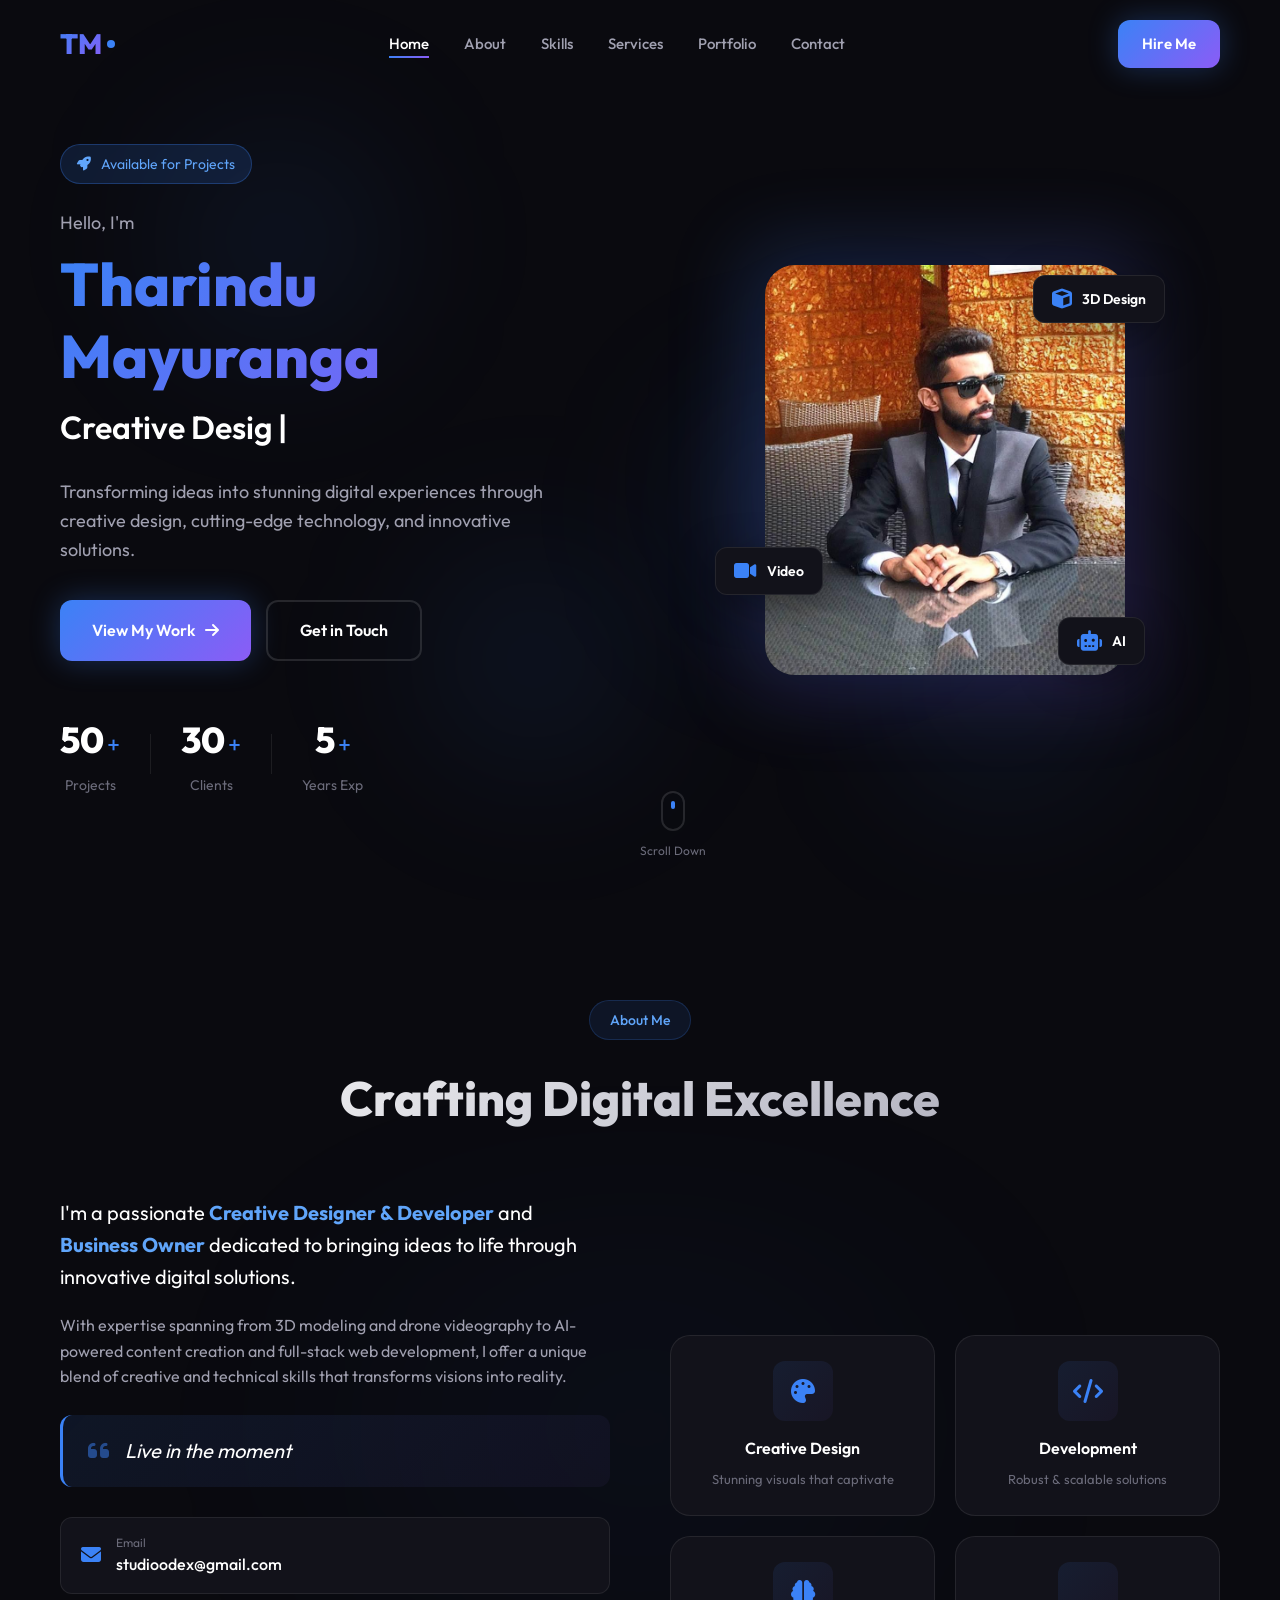
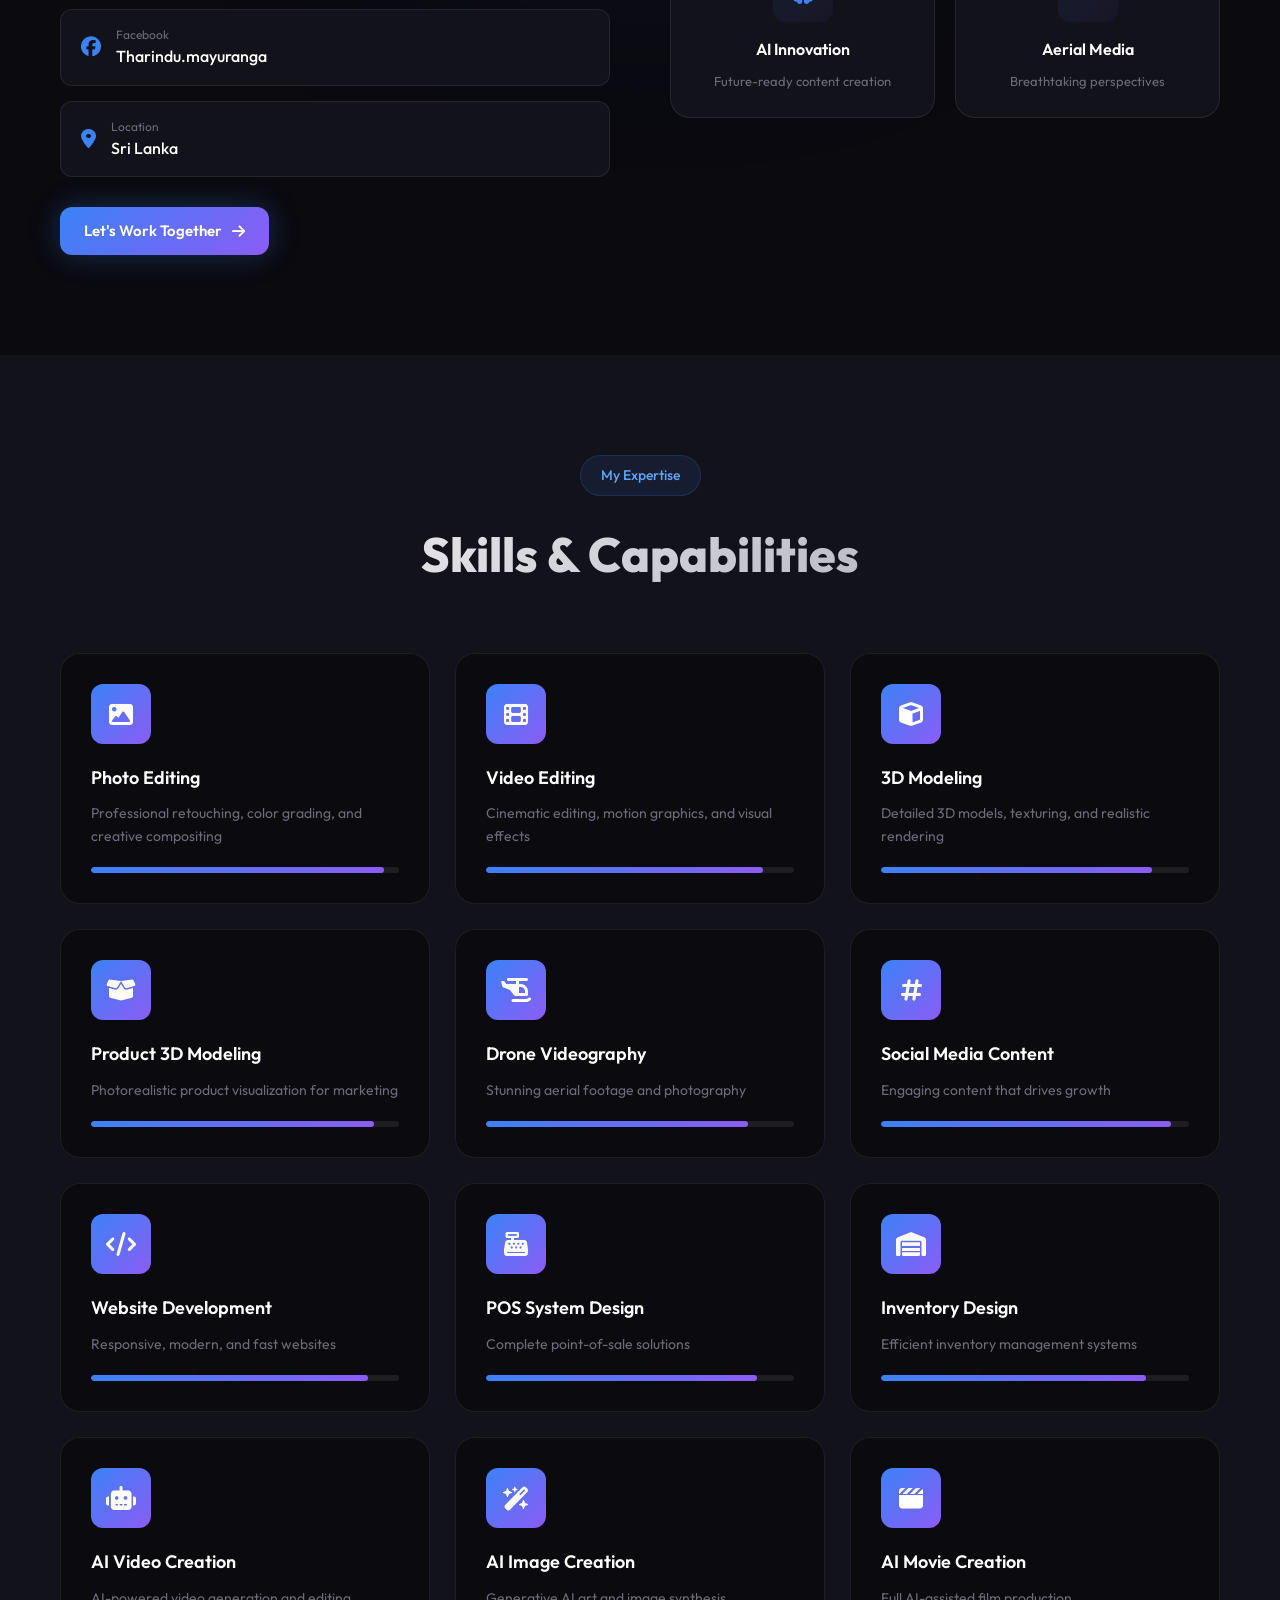
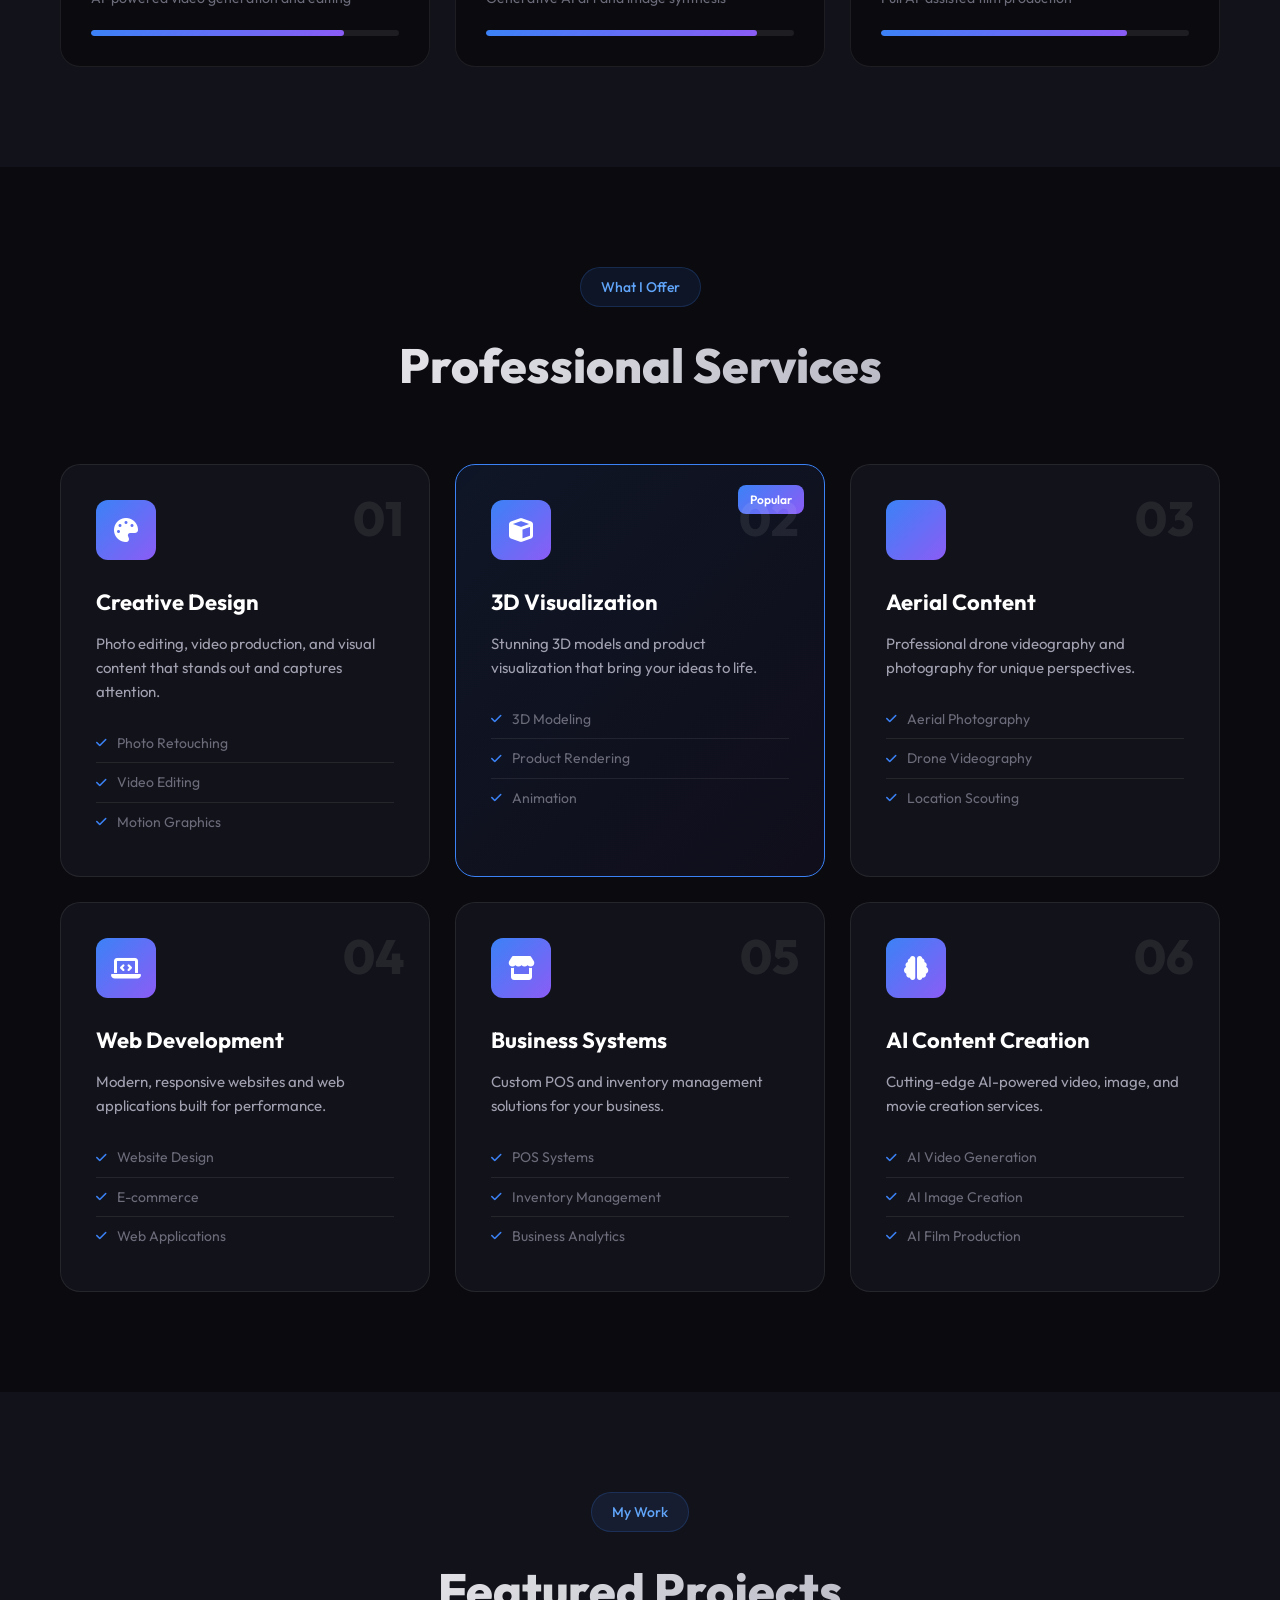
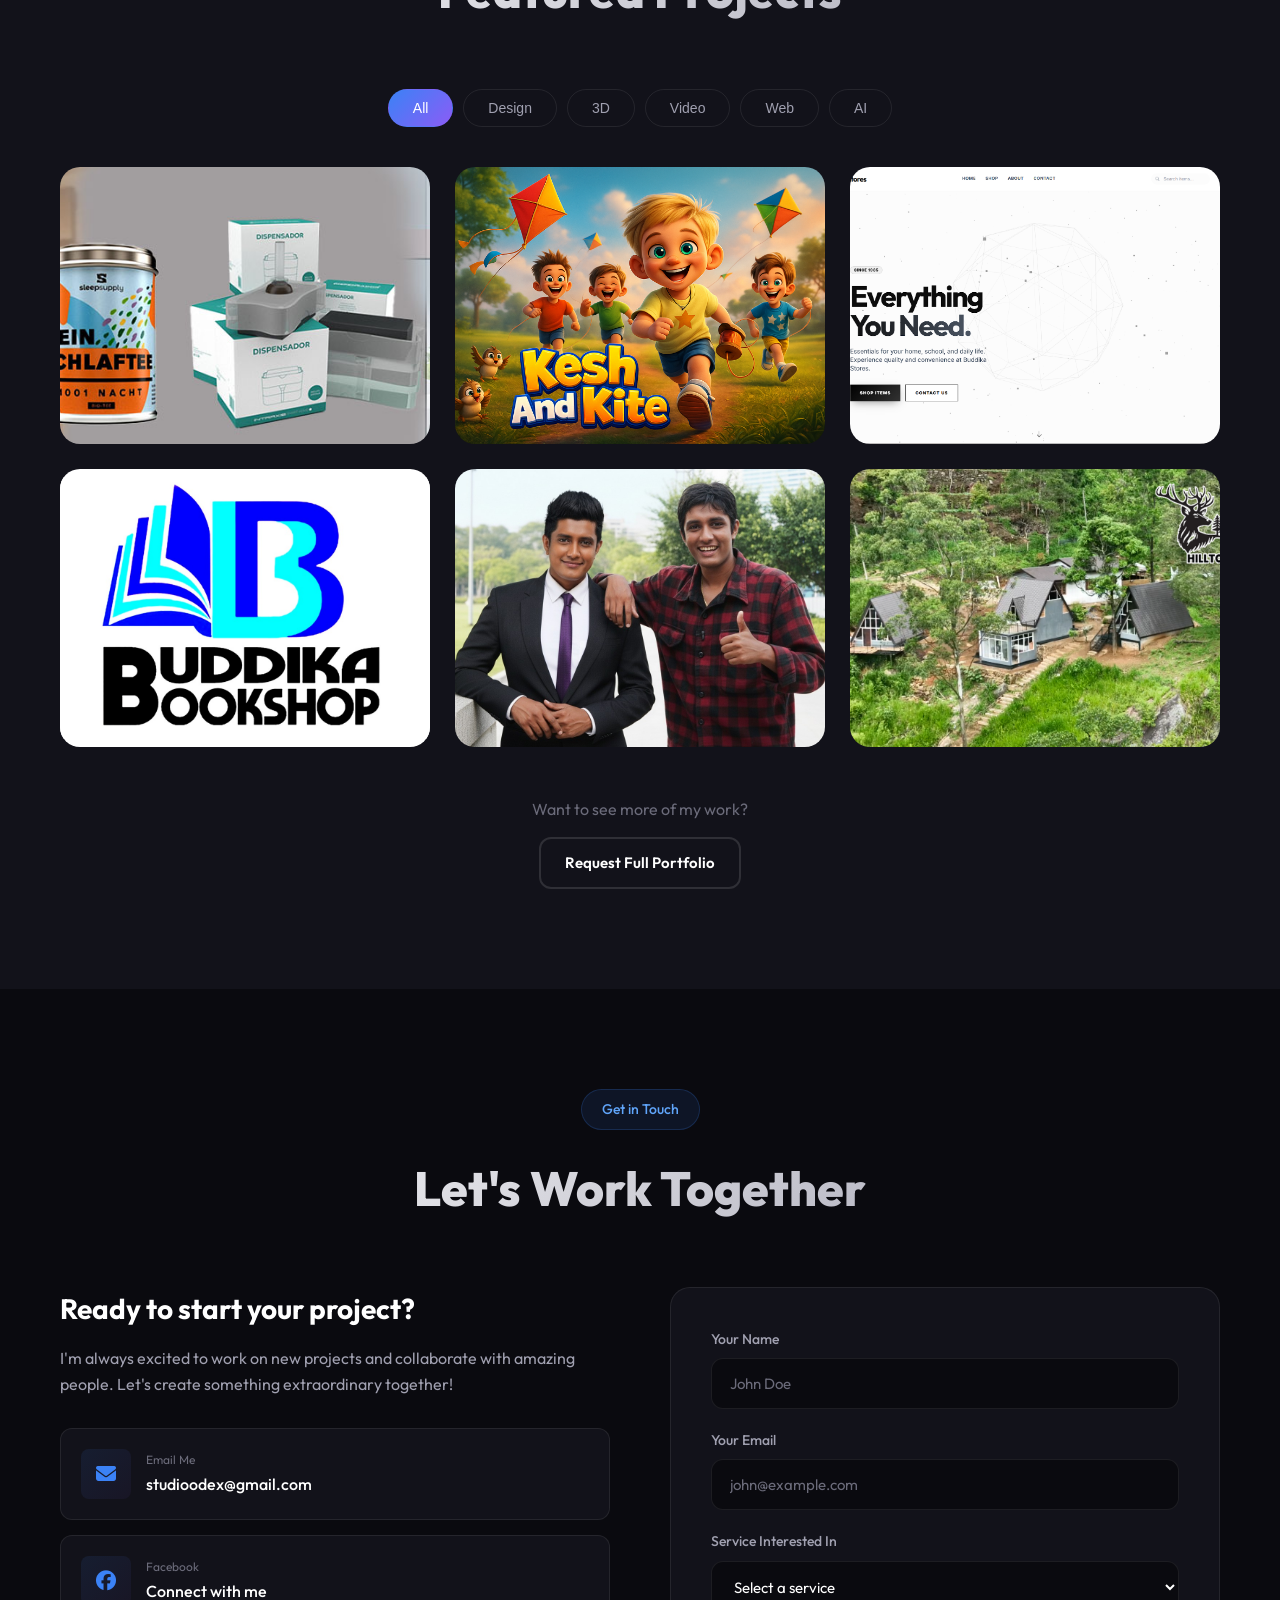
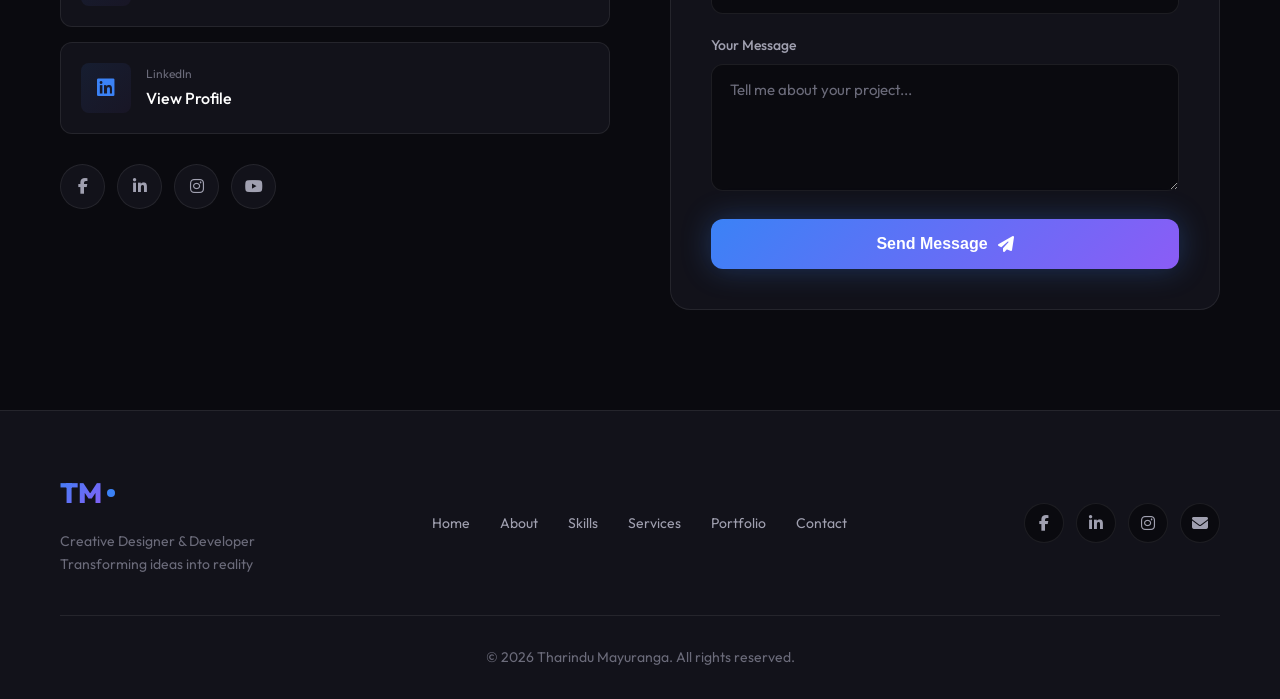
==== linkdin software/index.html @ 2fae5ab1 "Add files via upload" ====
<!DOCTYPE html>
<html lang="en">

<head>
    <meta charset="UTF-8">
    <meta name="viewport" content="width=device-width, initial-scale=1.0">
    <meta name="description"
        content="Tharindu Mayuranga - Creative Designer & Developer | 3D Modeling, Drone Videography, AI Content Creator">
    <meta name="keywords"
        content="Creative Designer, Developer, 3D Modeling, Drone Videography, AI Content, Web Development">
    <meta name="author" content="Tharindu Mayuranga">
    <title>Tharindu Mayuranga | Creative Designer & Developer</title>
    <link rel="preconnect" href="https://fonts.googleapis.com">
    <link rel="preconnect" href="https://fonts.gstatic.com" crossorigin>
    <link href="https://fonts.googleapis.com/css2?family=Outfit:wght@300;400;500;600;700;800&display=swap"
        rel="stylesheet">
    <link rel="stylesheet" href="https://cdnjs.cloudflare.com/ajax/libs/font-awesome/6.5.1/css/all.min.css">
    <link rel="stylesheet" href="styles.css">
</head>

<body>
    <!-- Animated Background -->
    <div class="bg-animation">
        <div class="particle"></div>
        <div class="particle"></div>
        <div class="particle"></div>
        <div class="particle"></div>
        <div class="particle"></div>
    </div>

    <!-- Navigation -->
    <nav class="navbar">
        <div class="nav-container">
            <a href="#" class="logo">
                <span class="logo-text">TM</span>
                <span class="logo-dot"></span>
            </a>
            <ul class="nav-links">
                <li><a href="#home" class="active">Home</a></li>
                <li><a href="#about">About</a></li>
                <li><a href="#skills">Skills</a></li>
                <li><a href="#services">Services</a></li>
                <li><a href="#portfolio">Portfolio</a></li>
                <li><a href="#contact">Contact</a></li>
            </ul>
            <div class="nav-actions">
                <a href="#contact" class="btn btn-primary">Hire Me</a>
                <button class="mobile-toggle" aria-label="Toggle menu">
                    <span></span>
                    <span></span>
                    <span></span>
                </button>
            </div>
        </div>
    </nav>

    <!-- Hero Section -->
    <section id="home" class="hero">
        <div class="hero-container">
            <div class="hero-content">
                <div class="hero-badge">
                    <i class="fas fa-rocket"></i>
                    <span>Available for Projects</span>
                </div>
                <h1 class="hero-title">
                    <span class="greeting">Hello, I'm</span>
                    <span class="name">Tharindu Mayuranga</span>
                    <span class="role-wrapper">
                        <span class="role" id="typed-role"></span>
                        <span class="cursor">|</span>
                    </span>
                </h1>
                <p class="hero-description">
                    Transforming ideas into stunning digital experiences through creative design,
                    cutting-edge technology, and innovative solutions.
                </p>
                <div class="hero-cta">
                    <a href="#portfolio" class="btn btn-primary btn-lg">
                        <span>View My Work</span>
                        <i class="fas fa-arrow-right"></i>
                    </a>
                    <a href="#contact" class="btn btn-outline btn-lg">
                        <span>Get in Touch</span>
                    </a>
                </div>
                <div class="hero-stats">
                    <div class="stat-item">
                        <span class="stat-number" data-count="50">0</span>
                        <span class="stat-plus">+</span>
                        <span class="stat-label">Projects</span>
                    </div>
                    <div class="stat-divider"></div>
                    <div class="stat-item">
                        <span class="stat-number" data-count="30">0</span>
                        <span class="stat-plus">+</span>
                        <span class="stat-label">Clients</span>
                    </div>
                    <div class="stat-divider"></div>
                    <div class="stat-item">
                        <span class="stat-number" data-count="5">0</span>
                        <span class="stat-plus">+</span>
                        <span class="stat-label">Years Exp</span>
                    </div>
                </div>
            </div>
            <div class="hero-visual">
                <div class="hero-image-wrapper">
                    <div class="hero-image-bg"></div>
                    <div class="hero-image-placeholder" style="border: none; overflow: hidden;">
                        <img src="profile.jpeg" alt="Tharindu Mayuranga"
                            style="width: 100%; height: 100%; object-fit: cover; border-radius: 20px;">
                    </div>
                    <div class="floating-card card-1">
                        <i class="fas fa-cube"></i>
                        <span>3D Design</span>
                    </div>
                    <div class="floating-card card-2">
                        <i class="fas fa-video"></i>
                        <span>Video</span>
                    </div>
                    <div class="floating-card card-3">
                        <i class="fas fa-robot"></i>
                        <span>AI</span>
                    </div>
                </div>
            </div>
        </div>
        <div class="scroll-indicator">
            <div class="mouse">
                <div class="wheel"></div>
            </div>
            <span>Scroll Down</span>
        </div>
    </section>

    <!-- About Section -->
    <section id="about" class="about">
        <div class="container">
            <div class="section-header">
                <span class="section-tag">About Me</span>
                <h2 class="section-title">Crafting Digital Excellence</h2>
            </div>
            <div class="about-grid">
                <div class="about-content">
                    <div class="about-text">
                        <p class="lead">
                            I'm a passionate <strong>Creative Designer & Developer</strong> and <strong>Business
                                Owner</strong>
                            dedicated to bringing ideas to life through innovative digital solutions.
                        </p>
                        <p>
                            With expertise spanning from 3D modeling and drone videography to AI-powered content
                            creation
                            and full-stack web development, I offer a unique blend of creative and technical skills
                            that transforms visions into reality.
                        </p>
                        <blockquote class="philosophy">
                            <i class="fas fa-quote-left"></i>
                            <span>Live in the moment</span>
                        </blockquote>
                    </div>
                    <div class="about-info">
                        <div class="info-item">
                            <i class="fas fa-envelope"></i>
                            <div>
                                <span class="label">Email</span>
                                <a href="mailto:studioodex@gmail.com">studioodex@gmail.com</a>
                            </div>
                        </div>
                        <div class="info-item">
                            <i class="fab fa-facebook"></i>
                            <div>
                                <span class="label">Facebook</span>
                                <a href="https://www.facebook.com/Tharindu.mayuranga"
                                    target="_blank">Tharindu.mayuranga</a>
                            </div>
                        </div>
                        <div class="info-item">
                            <i class="fas fa-map-marker-alt"></i>
                            <div>
                                <span class="label">Location</span>
                                <span>Sri Lanka</span>
                            </div>
                        </div>
                    </div>
                    <a href="#contact" class="btn btn-primary">
                        <span>Let's Work Together</span>
                        <i class="fas fa-arrow-right"></i>
                    </a>
                </div>
                <div class="about-visual">
                    <div class="experience-cards">
                        <div class="exp-card">
                            <div class="exp-icon"><i class="fas fa-palette"></i></div>
                            <h4>Creative Design</h4>
                            <p>Stunning visuals that captivate</p>
                        </div>
                        <div class="exp-card">
                            <div class="exp-icon"><i class="fas fa-code"></i></div>
                            <h4>Development</h4>
                            <p>Robust & scalable solutions</p>
                        </div>
                        <div class="exp-card">
                            <div class="exp-icon"><i class="fas fa-brain"></i></div>
                            <h4>AI Innovation</h4>
                            <p>Future-ready content creation</p>
                        </div>
                        <div class="exp-card">
                            <div class="exp-icon"><i class="fas fa-drone"></i></div>
                            <h4>Aerial Media</h4>
                            <p>Breathtaking perspectives</p>
                        </div>
                    </div>
                </div>
            </div>
        </div>
    </section>

    <!-- Skills Section -->
    <section id="skills" class="skills">
        <div class="container">
            <div class="section-header">
                <span class="section-tag">My Expertise</span>
                <h2 class="section-title">Skills & Capabilities</h2>
            </div>
            <div class="skills-grid">
                <div class="skill-card" data-aos="fade-up">
                    <div class="skill-icon">
                        <i class="fas fa-image"></i>
                    </div>
                    <h3>Photo Editing</h3>
                    <p>Professional retouching, color grading, and creative compositing</p>
                    <div class="skill-bar">
                        <div class="skill-progress" data-progress="95"></div>
                    </div>
                </div>
                <div class="skill-card" data-aos="fade-up" data-aos-delay="100">
                    <div class="skill-icon">
                        <i class="fas fa-film"></i>
                    </div>
                    <h3>Video Editing</h3>
                    <p>Cinematic editing, motion graphics, and visual effects</p>
                    <div class="skill-bar">
                        <div class="skill-progress" data-progress="90"></div>
                    </div>
                </div>
                <div class="skill-card" data-aos="fade-up" data-aos-delay="200">
                    <div class="skill-icon">
                        <i class="fas fa-cube"></i>
                    </div>
                    <h3>3D Modeling</h3>
                    <p>Detailed 3D models, texturing, and realistic rendering</p>
                    <div class="skill-bar">
                        <div class="skill-progress" data-progress="88"></div>
                    </div>
                </div>
                <div class="skill-card" data-aos="fade-up" data-aos-delay="300">
                    <div class="skill-icon">
                        <i class="fas fa-box-open"></i>
                    </div>
                    <h3>Product 3D Modeling</h3>
                    <p>Photorealistic product visualization for marketing</p>
                    <div class="skill-bar">
                        <div class="skill-progress" data-progress="92"></div>
                    </div>
                </div>
                <div class="skill-card" data-aos="fade-up" data-aos-delay="400">
                    <div class="skill-icon">
                        <i class="fas fa-helicopter"></i>
                    </div>
                    <h3>Drone Videography</h3>
                    <p>Stunning aerial footage and photography</p>
                    <div class="skill-bar">
                        <div class="skill-progress" data-progress="85"></div>
                    </div>
                </div>
                <div class="skill-card" data-aos="fade-up" data-aos-delay="500">
                    <div class="skill-icon">
                        <i class="fas fa-hashtag"></i>
                    </div>
                    <h3>Social Media Content</h3>
                    <p>Engaging content that drives growth</p>
                    <div class="skill-bar">
                        <div class="skill-progress" data-progress="94"></div>
                    </div>
                </div>
                <div class="skill-card" data-aos="fade-up" data-aos-delay="600">
                    <div class="skill-icon">
                        <i class="fas fa-code"></i>
                    </div>
                    <h3>Website Development</h3>
                    <p>Responsive, modern, and fast websites</p>
                    <div class="skill-bar">
                        <div class="skill-progress" data-progress="90"></div>
                    </div>
                </div>
                <div class="skill-card" data-aos="fade-up" data-aos-delay="700">
                    <div class="skill-icon">
                        <i class="fas fa-cash-register"></i>
                    </div>
                    <h3>POS System Design</h3>
                    <p>Complete point-of-sale solutions</p>
                    <div class="skill-bar">
                        <div class="skill-progress" data-progress="88"></div>
                    </div>
                </div>
                <div class="skill-card" data-aos="fade-up" data-aos-delay="800">
                    <div class="skill-icon">
                        <i class="fas fa-warehouse"></i>
                    </div>
                    <h3>Inventory Design</h3>
                    <p>Efficient inventory management systems</p>
                    <div class="skill-bar">
                        <div class="skill-progress" data-progress="86"></div>
                    </div>
                </div>
                <div class="skill-card" data-aos="fade-up" data-aos-delay="900">
                    <div class="skill-icon">
                        <i class="fas fa-robot"></i>
                    </div>
                    <h3>AI Video Creation</h3>
                    <p>AI-powered video generation and editing</p>
                    <div class="skill-bar">
                        <div class="skill-progress" data-progress="82"></div>
                    </div>
                </div>
                <div class="skill-card" data-aos="fade-up" data-aos-delay="1000">
                    <div class="skill-icon">
                        <i class="fas fa-wand-magic-sparkles"></i>
                    </div>
                    <h3>AI Image Creation</h3>
                    <p>Generative AI art and image synthesis</p>
                    <div class="skill-bar">
                        <div class="skill-progress" data-progress="88"></div>
                    </div>
                </div>
                <div class="skill-card" data-aos="fade-up" data-aos-delay="1100">
                    <div class="skill-icon">
                        <i class="fas fa-clapperboard"></i>
                    </div>
                    <h3>AI Movie Creation</h3>
                    <p>Full AI-assisted film production</p>
                    <div class="skill-bar">
                        <div class="skill-progress" data-progress="80"></div>
                    </div>
                </div>
            </div>
        </div>
    </section>

    <!-- Services Section -->
    <section id="services" class="services">
        <div class="container">
            <div class="section-header">
                <span class="section-tag">What I Offer</span>
                <h2 class="section-title">Professional Services</h2>
            </div>
            <div class="services-grid">
                <div class="service-card">
                    <div class="service-number">01</div>
                    <div class="service-icon">
                        <i class="fas fa-palette"></i>
                    </div>
                    <h3>Creative Design</h3>
                    <p>Photo editing, video production, and visual content that stands out and captures attention.</p>
                    <ul class="service-features">
                        <li><i class="fas fa-check"></i> Photo Retouching</li>
                        <li><i class="fas fa-check"></i> Video Editing</li>
                        <li><i class="fas fa-check"></i> Motion Graphics</li>
                    </ul>
                </div>
                <div class="service-card featured">
                    <div class="service-badge">Popular</div>
                    <div class="service-number">02</div>
                    <div class="service-icon">
                        <i class="fas fa-cube"></i>
                    </div>
                    <h3>3D Visualization</h3>
                    <p>Stunning 3D models and product visualization that bring your ideas to life.</p>
                    <ul class="service-features">
                        <li><i class="fas fa-check"></i> 3D Modeling</li>
                        <li><i class="fas fa-check"></i> Product Rendering</li>
                        <li><i class="fas fa-check"></i> Animation</li>
                    </ul>
                </div>
                <div class="service-card">
                    <div class="service-number">03</div>
                    <div class="service-icon">
                        <i class="fas fa-drone"></i>
                    </div>
                    <h3>Aerial Content</h3>
                    <p>Professional drone videography and photography for unique perspectives.</p>
                    <ul class="service-features">
                        <li><i class="fas fa-check"></i> Aerial Photography</li>
                        <li><i class="fas fa-check"></i> Drone Videography</li>
                        <li><i class="fas fa-check"></i> Location Scouting</li>
                    </ul>
                </div>
                <div class="service-card">
                    <div class="service-number">04</div>
                    <div class="service-icon">
                        <i class="fas fa-laptop-code"></i>
                    </div>
                    <h3>Web Development</h3>
                    <p>Modern, responsive websites and web applications built for performance.</p>
                    <ul class="service-features">
                        <li><i class="fas fa-check"></i> Website Design</li>
                        <li><i class="fas fa-check"></i> E-commerce</li>
                        <li><i class="fas fa-check"></i> Web Applications</li>
                    </ul>
                </div>
                <div class="service-card">
                    <div class="service-number">05</div>
                    <div class="service-icon">
                        <i class="fas fa-store"></i>
                    </div>
                    <h3>Business Systems</h3>
                    <p>Custom POS and inventory management solutions for your business.</p>
                    <ul class="service-features">
                        <li><i class="fas fa-check"></i> POS Systems</li>
                        <li><i class="fas fa-check"></i> Inventory Management</li>
                        <li><i class="fas fa-check"></i> Business Analytics</li>
                    </ul>
                </div>
                <div class="service-card">
                    <div class="service-number">06</div>
                    <div class="service-icon">
                        <i class="fas fa-brain"></i>
                    </div>
                    <h3>AI Content Creation</h3>
                    <p>Cutting-edge AI-powered video, image, and movie creation services.</p>
                    <ul class="service-features">
                        <li><i class="fas fa-check"></i> AI Video Generation</li>
                        <li><i class="fas fa-check"></i> AI Image Creation</li>
                        <li><i class="fas fa-check"></i> AI Film Production</li>
                    </ul>
                </div>
            </div>
        </div>
    </section>

    <!-- Portfolio Section -->
    <section id="portfolio" class="portfolio">
        <div class="container">
            <div class="section-header">
                <span class="section-tag">My Work</span>
                <h2 class="section-title">Featured Projects</h2>
            </div>
            <div class="portfolio-filters">
                <button class="filter-btn active" data-filter="all">All</button>
                <button class="filter-btn" data-filter="design">Design</button>
                <button class="filter-btn" data-filter="3d">3D</button>
                <button class="filter-btn" data-filter="video">Video</button>
                <button class="filter-btn" data-filter="web">Web</button>
                <button class="filter-btn" data-filter="ai">AI</button>
            </div>
            <div class="portfolio-grid">
                <div class="portfolio-item" data-category="3d">
                    <div class="portfolio-image">
                        <img src="3d work.jpg" alt="3D Product Visualization"
                            style="width: 100%; height: 100%; object-fit: cover;">
                        <div class="portfolio-overlay">
                            <h4>3D Product Visualization</h4>
                            <p>Product Modeling</p>
                            <a href="#" class="portfolio-link"><i class="fas fa-arrow-right"></i></a>
                        </div>
                    </div>
                </div>
                <div class="portfolio-item" data-category="video">
                    <div class="portfolio-image">
                        <img src="project-video.jpg.png" alt="Cinematic Video Edit"
                            style="width: 100%; height: 100%; object-fit: cover;">
                        <div class="portfolio-overlay">
                            <h4>Cinematic Video Edit</h4>
                            <p>Video Production</p>
                            <a href="#" class="portfolio-link"><i class="fas fa-arrow-right"></i></a>
                        </div>
                    </div>
                </div>
                <div class="portfolio-item" data-category="web">
                    <div class="portfolio-image">
                        <img src="project-web.jpg.png" alt="E-commerce Website"
                            style="width: 100%; height: 100%; object-fit: cover;">
                        <div class="portfolio-overlay">
                            <h4>E-commerce Website</h4>
                            <p>Web Development</p>
                            <a href="#" class="portfolio-link"><i class="fas fa-arrow-right"></i></a>
                        </div>
                    </div>
                </div>
                <div class="portfolio-item" data-category="design">
                    <div class="portfolio-image">
                        <img src="brand-design.jpg" alt="Buddika Bookshop Brand Design"
                            style="width: 100%; height: 100%; object-fit: contain; background: #fff;">
                        <div class="portfolio-overlay">
                            <h4>Brand Design</h4>
                            <p>Logo & Branding</p>
                            <a href="#" class="portfolio-link"><i class="fas fa-arrow-right"></i></a>
                        </div>
                    </div>
                </div>
                <div class="portfolio-item" data-category="ai">
                    <div class="portfolio-image">
                        <img src="project-ai.jpg.jpg" alt="AI Generated Content"
                            style="width: 100%; height: 100%; object-fit: cover;">
                        <div class="portfolio-overlay">
                            <h4>AI Generated Content</h4>
                            <p>AI Creation</p>
                            <a href="#" class="portfolio-link"><i class="fas fa-arrow-right"></i></a>
                        </div>
                    </div>
                </div>
                <div class="portfolio-item" data-category="video">
                    <div class="portfolio-image">
                        <img src="project-drone.jpg.png" alt="Aerial Cinematography"
                            style="width: 100%; height: 100%; object-fit: cover;">
                        <div class="portfolio-overlay">
                            <h4>Aerial Cinematography</h4>
                            <p>Drone Videography</p>
                            <a href="#" class="portfolio-link"><i class="fas fa-arrow-right"></i></a>
                        </div>
                    </div>
                </div>
            </div>
            <div class="portfolio-cta">
                <p>Want to see more of my work?</p>
                <a href="#contact" class="btn btn-outline">Request Full Portfolio</a>
            </div>
        </div>
    </section>

    <!-- Contact Section -->
    <section id="contact" class="contact">
        <div class="container">
            <div class="section-header">
                <span class="section-tag">Get in Touch</span>
                <h2 class="section-title">Let's Work Together</h2>
            </div>
            <div class="contact-grid">
                <div class="contact-info">
                    <h3>Ready to start your project?</h3>
                    <p>I'm always excited to work on new projects and collaborate with amazing people. Let's create
                        something extraordinary together!</p>
                    <div class="contact-cards">
                        <div class="contact-card">
                            <div class="contact-icon">
                                <i class="fas fa-envelope"></i>
                            </div>
                            <div class="contact-details">
                                <span class="label">Email Me</span>
                                <a href="mailto:studioodex@gmail.com">studioodex@gmail.com</a>
                            </div>
                        </div>
                        <div class="contact-card">
                            <div class="contact-icon">
                                <i class="fab fa-facebook"></i>
                            </div>
                            <div class="contact-details">
                                <span class="label">Facebook</span>
                                <a href="https://www.facebook.com/Tharindu.mayuranga" target="_blank">Connect with
                                    me</a>
                            </div>
                        </div>
                        <div class="contact-card">
                            <div class="contact-icon">
                                <i class="fab fa-linkedin"></i>
                            </div>
                            <div class="contact-details">
                                <span class="label">LinkedIn</span>
                                <a href="#" target="_blank">View Profile</a>
                            </div>
                        </div>
                    </div>
                    <div class="social-links">
                        <a href="https://www.facebook.com/Tharindu.mayuranga" target="_blank" class="social-link">
                            <i class="fab fa-facebook-f"></i>
                        </a>
                        <a href="#" class="social-link">
                            <i class="fab fa-linkedin-in"></i>
                        </a>
                        <a href="#" class="social-link">
                            <i class="fab fa-instagram"></i>
                        </a>
                        <a href="#" class="social-link">
                            <i class="fab fa-youtube"></i>
                        </a>
                    </div>
                </div>
                <div class="contact-form-wrapper">
                    <form class="contact-form" id="contactForm">
                        <div class="form-group">
                            <label for="name">Your Name</label>
                            <input type="text" id="name" name="name" placeholder="John Doe" required>
                        </div>
                        <div class="form-group">
                            <label for="email">Your Email</label>
                            <input type="email" id="email" name="email" placeholder="john@example.com" required>
                        </div>
                        <div class="form-group">
                            <label for="service">Service Interested In</label>
                            <select id="service" name="service">
                                <option value="">Select a service</option>
                                <option value="design">Creative Design</option>
                                <option value="3d">3D Modeling</option>
                                <option value="video">Video Editing</option>
                                <option value="drone">Drone Videography</option>
                                <option value="web">Web Development</option>
                                <option value="pos">POS/Inventory System</option>
                                <option value="ai">AI Content Creation</option>
                                <option value="other">Other</option>
                            </select>
                        </div>
                        <div class="form-group">
                            <label for="message">Your Message</label>
                            <textarea id="message" name="message" rows="5" placeholder="Tell me about your project..."
                                required></textarea>
                        </div>
                        <button type="submit" class="btn btn-primary btn-lg btn-full">
                            <span>Send Message</span>
                            <i class="fas fa-paper-plane"></i>
                        </button>
                    </form>
                </div>
            </div>
        </div>
    </section>

    <!-- Footer -->
    <footer class="footer">
        <div class="container">
            <div class="footer-content">
                <div class="footer-brand">
                    <a href="#" class="logo">
                        <span class="logo-text">TM</span>
                        <span class="logo-dot"></span>
                    </a>
                    <p>Creative Designer & Developer<br>Transforming ideas into reality</p>
                </div>
                <div class="footer-links">
                    <a href="#home">Home</a>
                    <a href="#about">About</a>
                    <a href="#skills">Skills</a>
                    <a href="#services">Services</a>
                    <a href="#portfolio">Portfolio</a>
                    <a href="#contact">Contact</a>
                </div>
                <div class="footer-social">
                    <a href="https://www.facebook.com/Tharindu.mayuranga" target="_blank"><i
                            class="fab fa-facebook-f"></i></a>
                    <a href="#"><i class="fab fa-linkedin-in"></i></a>
                    <a href="#"><i class="fab fa-instagram"></i></a>
                    <a href="mailto:studioodex@gmail.com"><i class="fas fa-envelope"></i></a>
                </div>
            </div>
            <div class="footer-bottom">
                <p>&copy; 2026 Tharindu Mayuranga. All rights reserved.</p>
            </div>
        </div>
    </footer>

    <script src="script.js"></script>
</body>

</html>
---- linkdin software/styles.css ----
/* =====================================================
   THARINDU MAYURANGA PORTFOLIO
   Dark Theme | Blue Accents | Modern Creative Design
   ===================================================== */

/* CSS Variables */
:root {
    /* Colors */
    --primary: #3b82f6;
    --primary-light: #60a5fa;
    --primary-dark: #2563eb;
    --primary-glow: rgba(59, 130, 246, 0.5);
    
    --bg-dark: #0a0a0f;
    --bg-card: #12121a;
    --bg-card-hover: #1a1a25;
    --bg-gradient: linear-gradient(135deg, #0a0a0f 0%, #12121a 50%, #0f0f18 100%);
    
    --text-primary: #ffffff;
    --text-secondary: #a0a0b0;
    --text-muted: #6b6b7a;
    
    --border-color: rgba(255, 255, 255, 0.08);
    --border-light: rgba(255, 255, 255, 0.12);
    
    /* Gradients */
    --gradient-primary: linear-gradient(135deg, #3b82f6 0%, #8b5cf6 100%);
    --gradient-card: linear-gradient(135deg, rgba(59, 130, 246, 0.1) 0%, rgba(139, 92, 246, 0.05) 100%);
    --gradient-glow: radial-gradient(circle at center, rgba(59, 130, 246, 0.15) 0%, transparent 70%);
    
    /* Spacing */
    --section-padding: 100px 0;
    --container-width: 1200px;
    
    /* Transitions */
    --transition-fast: 0.2s ease;
    --transition-normal: 0.3s ease;
    --transition-slow: 0.5s ease;
    
    /* Shadows */
    --shadow-sm: 0 2px 10px rgba(0, 0, 0, 0.2);
    --shadow-md: 0 4px 20px rgba(0, 0, 0, 0.3);
    --shadow-lg: 0 10px 40px rgba(0, 0, 0, 0.4);
    --shadow-glow: 0 0 30px rgba(59, 130, 246, 0.3);
    
    /* Border Radius */
    --radius-sm: 8px;
    --radius-md: 12px;
    --radius-lg: 20px;
    --radius-xl: 30px;
}

/* Reset & Base */
*, *::before, *::after {
    margin: 0;
    padding: 0;
    box-sizing: border-box;
}

html {
    scroll-behavior: smooth;
}

body {
    font-family: 'Outfit', sans-serif;
    background: var(--bg-dark);
    color: var(--text-primary);
    line-height: 1.6;
    overflow-x: hidden;
}

/* Scrollbar */
::-webkit-scrollbar {
    width: 8px;
}

::-webkit-scrollbar-track {
    background: var(--bg-dark);
}

::-webkit-scrollbar-thumb {
    background: var(--primary);
    border-radius: 4px;
}

/* Selection */
::selection {
    background: var(--primary);
    color: var(--text-primary);
}

/* Container */
.container {
    max-width: var(--container-width);
    margin: 0 auto;
    padding: 0 20px;
}

/* =====================================================
   ANIMATED BACKGROUND
   ===================================================== */
.bg-animation {
    position: fixed;
    top: 0;
    left: 0;
    width: 100%;
    height: 100%;
    pointer-events: none;
    z-index: -1;
    overflow: hidden;
}

.particle {
    position: absolute;
    width: 300px;
    height: 300px;
    border-radius: 50%;
    background: var(--gradient-glow);
    filter: blur(80px);
    animation: float 20s infinite;
}

.particle:nth-child(1) {
    top: 10%;
    left: 10%;
    animation-delay: 0s;
}

.particle:nth-child(2) {
    top: 60%;
    right: 10%;
    animation-delay: -5s;
}

.particle:nth-child(3) {
    bottom: 10%;
    left: 30%;
    animation-delay: -10s;
}

.particle:nth-child(4) {
    top: 40%;
    left: 50%;
    animation-delay: -15s;
}

.particle:nth-child(5) {
    bottom: 30%;
    right: 20%;
    animation-delay: -7s;
}

@keyframes float {
    0%, 100% {
        transform: translate(0, 0) scale(1);
    }
    25% {
        transform: translate(50px, -50px) scale(1.1);
    }
    50% {
        transform: translate(-30px, 30px) scale(0.9);
    }
    75% {
        transform: translate(-50px, -30px) scale(1.05);
    }
}

/* =====================================================
   NAVIGATION
   ===================================================== */
.navbar {
    position: fixed;
    top: 0;
    left: 0;
    right: 0;
    z-index: 1000;
    padding: 20px 0;
    transition: var(--transition-normal);
}

.navbar.scrolled {
    background: rgba(10, 10, 15, 0.9);
    backdrop-filter: blur(20px);
    border-bottom: 1px solid var(--border-color);
    padding: 15px 0;
}

.nav-container {
    max-width: var(--container-width);
    margin: 0 auto;
    padding: 0 20px;
    display: flex;
    align-items: center;
    justify-content: space-between;
}

.logo {
    display: flex;
    align-items: center;
    gap: 5px;
    text-decoration: none;
}

.logo-text {
    font-size: 28px;
    font-weight: 800;
    background: var(--gradient-primary);
    -webkit-background-clip: text;
    -webkit-text-fill-color: transparent;
    background-clip: text;
}

.logo-dot {
    width: 8px;
    height: 8px;
    background: var(--primary);
    border-radius: 50%;
    animation: pulse 2s infinite;
}

@keyframes pulse {
    0%, 100% {
        transform: scale(1);
        opacity: 1;
    }
    50% {
        transform: scale(1.2);
        opacity: 0.7;
    }
}

.nav-links {
    display: flex;
    align-items: center;
    gap: 35px;
    list-style: none;
}

.nav-links a {
    color: var(--text-secondary);
    text-decoration: none;
    font-size: 15px;
    font-weight: 500;
    position: relative;
    transition: var(--transition-fast);
}

.nav-links a::after {
    content: '';
    position: absolute;
    bottom: -5px;
    left: 0;
    width: 0;
    height: 2px;
    background: var(--gradient-primary);
    transition: var(--transition-normal);
}

.nav-links a:hover,
.nav-links a.active {
    color: var(--text-primary);
}

.nav-links a:hover::after,
.nav-links a.active::after {
    width: 100%;
}

.nav-actions {
    display: flex;
    align-items: center;
    gap: 15px;
}

.mobile-toggle {
    display: none;
    flex-direction: column;
    gap: 5px;
    background: none;
    border: none;
    cursor: pointer;
    padding: 5px;
}

.mobile-toggle span {
    width: 25px;
    height: 2px;
    background: var(--text-primary);
    transition: var(--transition-normal);
}

/* =====================================================
   BUTTONS
   ===================================================== */
.btn {
    display: inline-flex;
    align-items: center;
    gap: 10px;
    padding: 12px 24px;
    border-radius: var(--radius-md);
    font-size: 15px;
    font-weight: 600;
    text-decoration: none;
    cursor: pointer;
    transition: var(--transition-normal);
    border: none;
    outline: none;
}

.btn-primary {
    background: var(--gradient-primary);
    color: var(--text-primary);
    box-shadow: var(--shadow-glow);
}

.btn-primary:hover {
    transform: translateY(-2px);
    box-shadow: 0 0 40px rgba(59, 130, 246, 0.5);
}

.btn-outline {
    background: transparent;
    color: var(--text-primary);
    border: 2px solid var(--border-light);
}

.btn-outline:hover {
    border-color: var(--primary);
    background: rgba(59, 130, 246, 0.1);
}

.btn-lg {
    padding: 16px 32px;
    font-size: 16px;
}

.btn-full {
    width: 100%;
    justify-content: center;
}

/* =====================================================
   HERO SECTION
   ===================================================== */
.hero {
    min-height: 100vh;
    display: flex;
    align-items: center;
    padding: 120px 0 80px;
    position: relative;
}

.hero-container {
    max-width: var(--container-width);
    margin: 0 auto;
    padding: 0 20px;
    display: grid;
    grid-template-columns: 1fr 1fr;
    gap: 60px;
    align-items: center;
}

.hero-badge {
    display: inline-flex;
    align-items: center;
    gap: 10px;
    padding: 8px 16px;
    background: rgba(59, 130, 246, 0.15);
    border: 1px solid rgba(59, 130, 246, 0.3);
    border-radius: var(--radius-xl);
    font-size: 14px;
    color: var(--primary-light);
    margin-bottom: 25px;
    animation: fadeInUp 0.6s ease;
}

.hero-badge i {
    animation: rocket 1.5s infinite;
}

@keyframes rocket {
    0%, 100% {
        transform: translateY(0);
    }
    50% {
        transform: translateY(-3px);
    }
}

.hero-title {
    margin-bottom: 25px;
}

.hero-title .greeting {
    display: block;
    font-size: 18px;
    font-weight: 400;
    color: var(--text-secondary);
    margin-bottom: 10px;
    animation: fadeInUp 0.6s ease 0.1s both;
}

.hero-title .name {
    display: block;
    font-size: clamp(40px, 5vw, 60px);
    font-weight: 800;
    background: var(--gradient-primary);
    -webkit-background-clip: text;
    -webkit-text-fill-color: transparent;
    background-clip: text;
    line-height: 1.2;
    margin-bottom: 10px;
    animation: fadeInUp 0.6s ease 0.2s both;
}

.hero-title .role-wrapper {
    display: flex;
    align-items: center;
    gap: 5px;
    font-size: clamp(24px, 3vw, 32px);
    font-weight: 600;
    color: var(--text-primary);
    animation: fadeInUp 0.6s ease 0.3s both;
}

.cursor {
    animation: blink 1s infinite;
}

@keyframes blink {
    0%, 100% {
        opacity: 1;
    }
    50% {
        opacity: 0;
    }
}

@keyframes fadeInUp {
    from {
        opacity: 0;
        transform: translateY(20px);
    }
    to {
        opacity: 1;
        transform: translateY(0);
    }
}

.hero-description {
    font-size: 18px;
    color: var(--text-secondary);
    max-width: 500px;
    margin-bottom: 35px;
    animation: fadeInUp 0.6s ease 0.4s both;
}

.hero-cta {
    display: flex;
    gap: 15px;
    margin-bottom: 50px;
    animation: fadeInUp 0.6s ease 0.5s both;
}

.hero-stats {
    display: flex;
    align-items: center;
    gap: 30px;
    animation: fadeInUp 0.6s ease 0.6s both;
}

.stat-item {
    text-align: center;
}

.stat-number {
    font-size: 36px;
    font-weight: 800;
    color: var(--text-primary);
}

.stat-plus {
    font-size: 24px;
    color: var(--primary);
}

.stat-label {
    display: block;
    font-size: 14px;
    color: var(--text-muted);
    margin-top: 5px;
}

.stat-divider {
    width: 1px;
    height: 40px;
    background: var(--border-color);
}

/* Hero Visual */
.hero-visual {
    display: flex;
    justify-content: center;
    align-items: center;
    animation: fadeIn 1s ease 0.5s both;
}

@keyframes fadeIn {
    from {
        opacity: 0;
    }
    to {
        opacity: 1;
    }
}

.hero-image-wrapper {
    position: relative;
    width: 400px;
    height: 450px;
}

.hero-image-bg {
    position: absolute;
    inset: 0;
    background: var(--gradient-primary);
    border-radius: var(--radius-xl);
    opacity: 0.2;
    filter: blur(40px);
    animation: pulse 4s infinite;
}

.hero-image-placeholder {
    position: absolute;
    inset: 20px;
    background: var(--bg-card);
    border-radius: var(--radius-xl);
    border: 2px dashed var(--border-light);
    display: flex;
    flex-direction: column;
    align-items: center;
    justify-content: center;
    gap: 15px;
    color: var(--text-muted);
}

.hero-image-placeholder i {
    font-size: 60px;
    color: var(--primary);
    opacity: 0.5;
}

.hero-image-placeholder span {
    font-size: 14px;
}

.floating-card {
    position: absolute;
    display: flex;
    align-items: center;
    gap: 10px;
    padding: 12px 18px;
    background: var(--bg-card);
    border: 1px solid var(--border-color);
    border-radius: var(--radius-md);
    box-shadow: var(--shadow-lg);
    animation: floatCard 3s infinite ease-in-out;
}

.floating-card i {
    font-size: 20px;
    color: var(--primary);
}

.floating-card span {
    font-size: 14px;
    font-weight: 600;
}

.card-1 {
    top: 30px;
    right: -20px;
    animation-delay: 0s;
}

.card-2 {
    bottom: 100px;
    left: -30px;
    animation-delay: -1s;
}

.card-3 {
    bottom: 30px;
    right: 0;
    animation-delay: -2s;
}

@keyframes floatCard {
    0%, 100% {
        transform: translateY(0);
    }
    50% {
        transform: translateY(-10px);
    }
}

/* Scroll Indicator */
.scroll-indicator {
    position: absolute;
    bottom: 40px;
    left: 50%;
    transform: translateX(-50%);
    display: flex;
    flex-direction: column;
    align-items: center;
    gap: 10px;
    color: var(--text-muted);
    font-size: 12px;
    animation: fadeInUp 0.6s ease 1s both;
}

.mouse {
    width: 24px;
    height: 40px;
    border: 2px solid var(--border-light);
    border-radius: 12px;
    display: flex;
    justify-content: center;
    padding-top: 8px;
}

.wheel {
    width: 4px;
    height: 8px;
    background: var(--primary);
    border-radius: 2px;
    animation: scroll 2s infinite;
}

@keyframes scroll {
    0% {
        opacity: 1;
        transform: translateY(0);
    }
    100% {
        opacity: 0;
        transform: translateY(12px);
    }
}

/* =====================================================
   SECTION HEADERS
   ===================================================== */
.section-header {
    text-align: center;
    margin-bottom: 60px;
}

.section-tag {
    display: inline-block;
    padding: 8px 20px;
    background: rgba(59, 130, 246, 0.1);
    border: 1px solid rgba(59, 130, 246, 0.2);
    border-radius: var(--radius-xl);
    font-size: 14px;
    font-weight: 500;
    color: var(--primary-light);
    margin-bottom: 20px;
}

.section-title {
    font-size: clamp(32px, 4vw, 48px);
    font-weight: 800;
    background: linear-gradient(135deg, var(--text-primary) 0%, var(--text-secondary) 100%);
    -webkit-background-clip: text;
    -webkit-text-fill-color: transparent;
    background-clip: text;
}

/* =====================================================
   ABOUT SECTION
   ===================================================== */
.about {
    padding: var(--section-padding);
    position: relative;
}

.about::before {
    content: '';
    position: absolute;
    top: 50%;
    left: 0;
    width: 100%;
    height: 500px;
    background: var(--gradient-glow);
    filter: blur(100px);
    opacity: 0.3;
    pointer-events: none;
    transform: translateY(-50%);
}

.about-grid {
    display: grid;
    grid-template-columns: 1fr 1fr;
    gap: 60px;
    align-items: center;
    position: relative;
}

.about-text {
    margin-bottom: 30px;
}

.about-text .lead {
    font-size: 20px;
    color: var(--text-primary);
    margin-bottom: 20px;
}

.about-text p {
    color: var(--text-secondary);
    margin-bottom: 15px;
}

.about-text strong {
    color: var(--primary-light);
}

.philosophy {
    display: flex;
    align-items: center;
    gap: 15px;
    padding: 20px 25px;
    background: var(--gradient-card);
    border-left: 3px solid var(--primary);
    border-radius: var(--radius-md);
    margin-top: 25px;
}

.philosophy i {
    font-size: 24px;
    color: var(--primary);
    opacity: 0.5;
}

.philosophy span {
    font-size: 20px;
    font-style: italic;
    color: var(--text-primary);
}

.about-info {
    display: flex;
    flex-direction: column;
    gap: 15px;
    margin-bottom: 30px;
}

.info-item {
    display: flex;
    align-items: center;
    gap: 15px;
    padding: 15px 20px;
    background: var(--bg-card);
    border: 1px solid var(--border-color);
    border-radius: var(--radius-md);
    transition: var(--transition-normal);
}

.info-item:hover {
    border-color: var(--primary);
    transform: translateX(5px);
}

.info-item i {
    font-size: 20px;
    color: var(--primary);
}

.info-item .label {
    display: block;
    font-size: 12px;
    color: var(--text-muted);
}

.info-item a,
.info-item span:not(.label) {
    color: var(--text-primary);
    text-decoration: none;
    font-weight: 500;
}

.info-item a:hover {
    color: var(--primary-light);
}

/* Experience Cards */
.experience-cards {
    display: grid;
    grid-template-columns: repeat(2, 1fr);
    gap: 20px;
}

.exp-card {
    padding: 25px;
    background: var(--bg-card);
    border: 1px solid var(--border-color);
    border-radius: var(--radius-lg);
    text-align: center;
    transition: var(--transition-normal);
}

.exp-card:hover {
    transform: translateY(-5px);
    border-color: var(--primary);
    box-shadow: var(--shadow-glow);
}

.exp-icon {
    width: 60px;
    height: 60px;
    margin: 0 auto 15px;
    display: flex;
    align-items: center;
    justify-content: center;
    background: var(--gradient-card);
    border-radius: var(--radius-md);
}

.exp-icon i {
    font-size: 24px;
    color: var(--primary);
}

.exp-card h4 {
    font-size: 16px;
    font-weight: 600;
    margin-bottom: 8px;
}

.exp-card p {
    font-size: 13px;
    color: var(--text-muted);
}

/* =====================================================
   SKILLS SECTION
   ===================================================== */
.skills {
    padding: var(--section-padding);
    background: var(--bg-card);
}

.skills-grid {
    display: grid;
    grid-template-columns: repeat(auto-fill, minmax(280px, 1fr));
    gap: 25px;
}

.skill-card {
    padding: 30px;
    background: var(--bg-dark);
    border: 1px solid var(--border-color);
    border-radius: var(--radius-lg);
    transition: var(--transition-normal);
}

.skill-card:hover {
    transform: translateY(-5px);
    border-color: var(--primary);
    box-shadow: var(--shadow-glow);
}

.skill-icon {
    width: 60px;
    height: 60px;
    display: flex;
    align-items: center;
    justify-content: center;
    background: var(--gradient-primary);
    border-radius: var(--radius-md);
    margin-bottom: 20px;
}

.skill-icon i {
    font-size: 24px;
    color: var(--text-primary);
}

.skill-card h3 {
    font-size: 18px;
    font-weight: 600;
    margin-bottom: 10px;
}

.skill-card p {
    font-size: 14px;
    color: var(--text-muted);
    margin-bottom: 20px;
}

.skill-bar {
    height: 6px;
    background: var(--border-color);
    border-radius: 3px;
    overflow: hidden;
}

.skill-progress {
    height: 100%;
    background: var(--gradient-primary);
    border-radius: 3px;
    width: 0;
    transition: width 1.5s ease;
}

/* =====================================================
   SERVICES SECTION
   ===================================================== */
.services {
    padding: var(--section-padding);
}

.services-grid {
    display: grid;
    grid-template-columns: repeat(auto-fill, minmax(350px, 1fr));
    gap: 25px;
}

.service-card {
    position: relative;
    padding: 35px;
    background: var(--bg-card);
    border: 1px solid var(--border-color);
    border-radius: var(--radius-lg);
    transition: var(--transition-normal);
    overflow: hidden;
}

.service-card::before {
    content: '';
    position: absolute;
    top: 0;
    left: 0;
    right: 0;
    height: 3px;
    background: var(--gradient-primary);
    transform: scaleX(0);
    transition: var(--transition-normal);
}

.service-card:hover {
    transform: translateY(-5px);
    border-color: transparent;
    box-shadow: var(--shadow-lg);
}

.service-card:hover::before {
    transform: scaleX(1);
}

.service-card.featured {
    background: var(--gradient-card);
    border-color: var(--primary);
}

.service-badge {
    position: absolute;
    top: 20px;
    right: 20px;
    padding: 5px 12px;
    background: var(--gradient-primary);
    border-radius: var(--radius-sm);
    font-size: 12px;
    font-weight: 600;
}

.service-number {
    font-size: 48px;
    font-weight: 800;
    color: var(--border-color);
    position: absolute;
    top: 15px;
    right: 25px;
}

.service-icon {
    width: 60px;
    height: 60px;
    display: flex;
    align-items: center;
    justify-content: center;
    background: var(--gradient-primary);
    border-radius: var(--radius-md);
    margin-bottom: 25px;
}

.service-icon i {
    font-size: 24px;
    color: var(--text-primary);
}

.service-card h3 {
    font-size: 22px;
    font-weight: 700;
    margin-bottom: 12px;
}

.service-card > p {
    color: var(--text-secondary);
    margin-bottom: 20px;
    font-size: 15px;
}

.service-features {
    list-style: none;
}

.service-features li {
    display: flex;
    align-items: center;
    gap: 10px;
    color: var(--text-muted);
    font-size: 14px;
    padding: 8px 0;
    border-bottom: 1px solid var(--border-color);
}

.service-features li:last-child {
    border-bottom: none;
}

.service-features i {
    color: var(--primary);
    font-size: 12px;
}

/* =====================================================
   PORTFOLIO SECTION
   ===================================================== */
.portfolio {
    padding: var(--section-padding);
    background: var(--bg-card);
}

.portfolio-filters {
    display: flex;
    justify-content: center;
    flex-wrap: wrap;
    gap: 10px;
    margin-bottom: 40px;
}

.filter-btn {
    padding: 10px 24px;
    background: transparent;
    border: 1px solid var(--border-color);
    border-radius: var(--radius-xl);
    color: var(--text-secondary);
    font-size: 14px;
    font-weight: 500;
    cursor: pointer;
    transition: var(--transition-normal);
}

.filter-btn:hover,
.filter-btn.active {
    background: var(--gradient-primary);
    border-color: transparent;
    color: var(--text-primary);
}

.portfolio-grid {
    display: grid;
    grid-template-columns: repeat(auto-fill, minmax(350px, 1fr));
    gap: 25px;
}

.portfolio-item {
    position: relative;
    border-radius: var(--radius-lg);
    overflow: hidden;
}

.portfolio-image {
    position: relative;
    aspect-ratio: 4/3;
    overflow: hidden;
}

.placeholder-image {
    width: 100%;
    height: 100%;
    background: var(--bg-dark);
    display: flex;
    flex-direction: column;
    align-items: center;
    justify-content: center;
    gap: 15px;
    border: 2px dashed var(--border-light);
}

.placeholder-image i {
    font-size: 48px;
    color: var(--primary);
    opacity: 0.5;
}

.placeholder-image span {
    color: var(--text-muted);
    font-size: 14px;
}

.portfolio-overlay {
    position: absolute;
    inset: 0;
    background: linear-gradient(to top, rgba(10, 10, 15, 0.95) 0%, rgba(10, 10, 15, 0.5) 50%, transparent 100%);
    display: flex;
    flex-direction: column;
    justify-content: flex-end;
    padding: 25px;
    opacity: 0;
    transition: var(--transition-normal);
}

.portfolio-item:hover .portfolio-overlay {
    opacity: 1;
}

.portfolio-overlay h4 {
    font-size: 20px;
    font-weight: 700;
    margin-bottom: 5px;
    transform: translateY(20px);
    transition: var(--transition-normal);
}

.portfolio-overlay p {
    color: var(--primary-light);
    font-size: 14px;
    transform: translateY(20px);
    transition: var(--transition-normal) 0.1s;
}

.portfolio-item:hover .portfolio-overlay h4,
.portfolio-item:hover .portfolio-overlay p {
    transform: translateY(0);
}

.portfolio-link {
    position: absolute;
    top: 20px;
    right: 20px;
    width: 45px;
    height: 45px;
    display: flex;
    align-items: center;
    justify-content: center;
    background: var(--gradient-primary);
    border-radius: 50%;
    color: var(--text-primary);
    text-decoration: none;
    transform: scale(0);
    transition: var(--transition-normal);
}

.portfolio-item:hover .portfolio-link {
    transform: scale(1);
}

.portfolio-cta {
    text-align: center;
    margin-top: 50px;
}

.portfolio-cta p {
    color: var(--text-muted);
    margin-bottom: 15px;
}

/* =====================================================
   CONTACT SECTION
   ===================================================== */
.contact {
    padding: var(--section-padding);
}

.contact-grid {
    display: grid;
    grid-template-columns: 1fr 1fr;
    gap: 60px;
}

.contact-info h3 {
    font-size: 28px;
    font-weight: 700;
    margin-bottom: 15px;
}

.contact-info > p {
    color: var(--text-secondary);
    margin-bottom: 30px;
    font-size: 16px;
}

.contact-cards {
    display: flex;
    flex-direction: column;
    gap: 15px;
    margin-bottom: 30px;
}

.contact-card {
    display: flex;
    align-items: center;
    gap: 15px;
    padding: 20px;
    background: var(--bg-card);
    border: 1px solid var(--border-color);
    border-radius: var(--radius-md);
    transition: var(--transition-normal);
}

.contact-card:hover {
    border-color: var(--primary);
    transform: translateX(5px);
}

.contact-icon {
    width: 50px;
    height: 50px;
    display: flex;
    align-items: center;
    justify-content: center;
    background: var(--gradient-card);
    border-radius: var(--radius-sm);
}

.contact-icon i {
    font-size: 20px;
    color: var(--primary);
}

.contact-details .label {
    display: block;
    font-size: 12px;
    color: var(--text-muted);
    margin-bottom: 3px;
}

.contact-details a {
    color: var(--text-primary);
    text-decoration: none;
    font-weight: 500;
    transition: var(--transition-fast);
}

.contact-details a:hover {
    color: var(--primary-light);
}

.social-links {
    display: flex;
    gap: 12px;
}

.social-link {
    width: 45px;
    height: 45px;
    display: flex;
    align-items: center;
    justify-content: center;
    background: var(--bg-card);
    border: 1px solid var(--border-color);
    border-radius: 50%;
    color: var(--text-secondary);
    text-decoration: none;
    transition: var(--transition-normal);
}

.social-link:hover {
    background: var(--gradient-primary);
    border-color: transparent;
    color: var(--text-primary);
    transform: translateY(-3px);
}

/* Contact Form */
.contact-form-wrapper {
    padding: 40px;
    background: var(--bg-card);
    border: 1px solid var(--border-color);
    border-radius: var(--radius-lg);
}

.form-group {
    margin-bottom: 20px;
}

.form-group label {
    display: block;
    font-size: 14px;
    font-weight: 500;
    margin-bottom: 8px;
    color: var(--text-secondary);
}

.form-group input,
.form-group select,
.form-group textarea {
    width: 100%;
    padding: 15px 18px;
    background: var(--bg-dark);
    border: 1px solid var(--border-color);
    border-radius: var(--radius-md);
    color: var(--text-primary);
    font-family: inherit;
    font-size: 15px;
    transition: var(--transition-normal);
}

.form-group input:focus,
.form-group select:focus,
.form-group textarea:focus {
    outline: none;
    border-color: var(--primary);
    box-shadow: 0 0 0 3px rgba(59, 130, 246, 0.1);
}

.form-group input::placeholder,
.form-group textarea::placeholder {
    color: var(--text-muted);
}

.form-group select {
    cursor: pointer;
}

.form-group textarea {
    resize: vertical;
    min-height: 120px;
}

/* =====================================================
   FOOTER
   ===================================================== */
.footer {
    background: var(--bg-card);
    border-top: 1px solid var(--border-color);
    padding: 60px 0 30px;
}

.footer-content {
    display: flex;
    justify-content: space-between;
    align-items: center;
    flex-wrap: wrap;
    gap: 30px;
    padding-bottom: 40px;
    border-bottom: 1px solid var(--border-color);
}

.footer-brand p {
    color: var(--text-muted);
    font-size: 14px;
    margin-top: 15px;
}

.footer-links {
    display: flex;
    gap: 30px;
}

.footer-links a {
    color: var(--text-secondary);
    text-decoration: none;
    font-size: 14px;
    transition: var(--transition-fast);
}

.footer-links a:hover {
    color: var(--primary-light);
}

.footer-social {
    display: flex;
    gap: 12px;
}

.footer-social a {
    width: 40px;
    height: 40px;
    display: flex;
    align-items: center;
    justify-content: center;
    background: var(--bg-dark);
    border: 1px solid var(--border-color);
    border-radius: 50%;
    color: var(--text-secondary);
    text-decoration: none;
    transition: var(--transition-normal);
}

.footer-social a:hover {
    background: var(--gradient-primary);
    border-color: transparent;
    color: var(--text-primary);
}

.footer-bottom {
    text-align: center;
    padding-top: 30px;
}

.footer-bottom p {
    color: var(--text-muted);
    font-size: 14px;
}

/* =====================================================
   RESPONSIVE DESIGN
   ===================================================== */
@media (max-width: 1024px) {
    .hero-container {
        grid-template-columns: 1fr;
        text-align: center;
    }
    
    .hero-content {
        order: 1;
    }
    
    .hero-visual {
        order: 0;
    }
    
    .hero-description {
        margin: 0 auto 35px;
    }
    
    .hero-cta {
        justify-content: center;
    }
    
    .hero-stats {
        justify-content: center;
    }
    
    .hero-image-wrapper {
        width: 300px;
        height: 350px;
    }
    
    .about-grid,
    .contact-grid {
        grid-template-columns: 1fr;
    }
}

@media (max-width: 768px) {
    .nav-links {
        display: none;
    }
    
    .mobile-toggle {
        display: flex;
    }
    
    .services-grid,
    .portfolio-grid {
        grid-template-columns: 1fr;
    }
    
    .hero-stats {
        flex-wrap: wrap;
    }
    
    .experience-cards {
        grid-template-columns: 1fr;
    }
    
    .footer-content {
        flex-direction: column;
        text-align: center;
    }
    
    .footer-links {
        flex-wrap: wrap;
        justify-content: center;
    }
}

@media (max-width: 480px) {
    .hero-title .name {
        font-size: 32px;
    }
    
    .hero-cta {
        flex-direction: column;
    }
    
    .btn-lg {
        width: 100%;
        justify-content: center;
    }
    
    .contact-form-wrapper {
        padding: 25px;
    }
    
    .skills-grid {
        grid-template-columns: 1fr;
    }
}
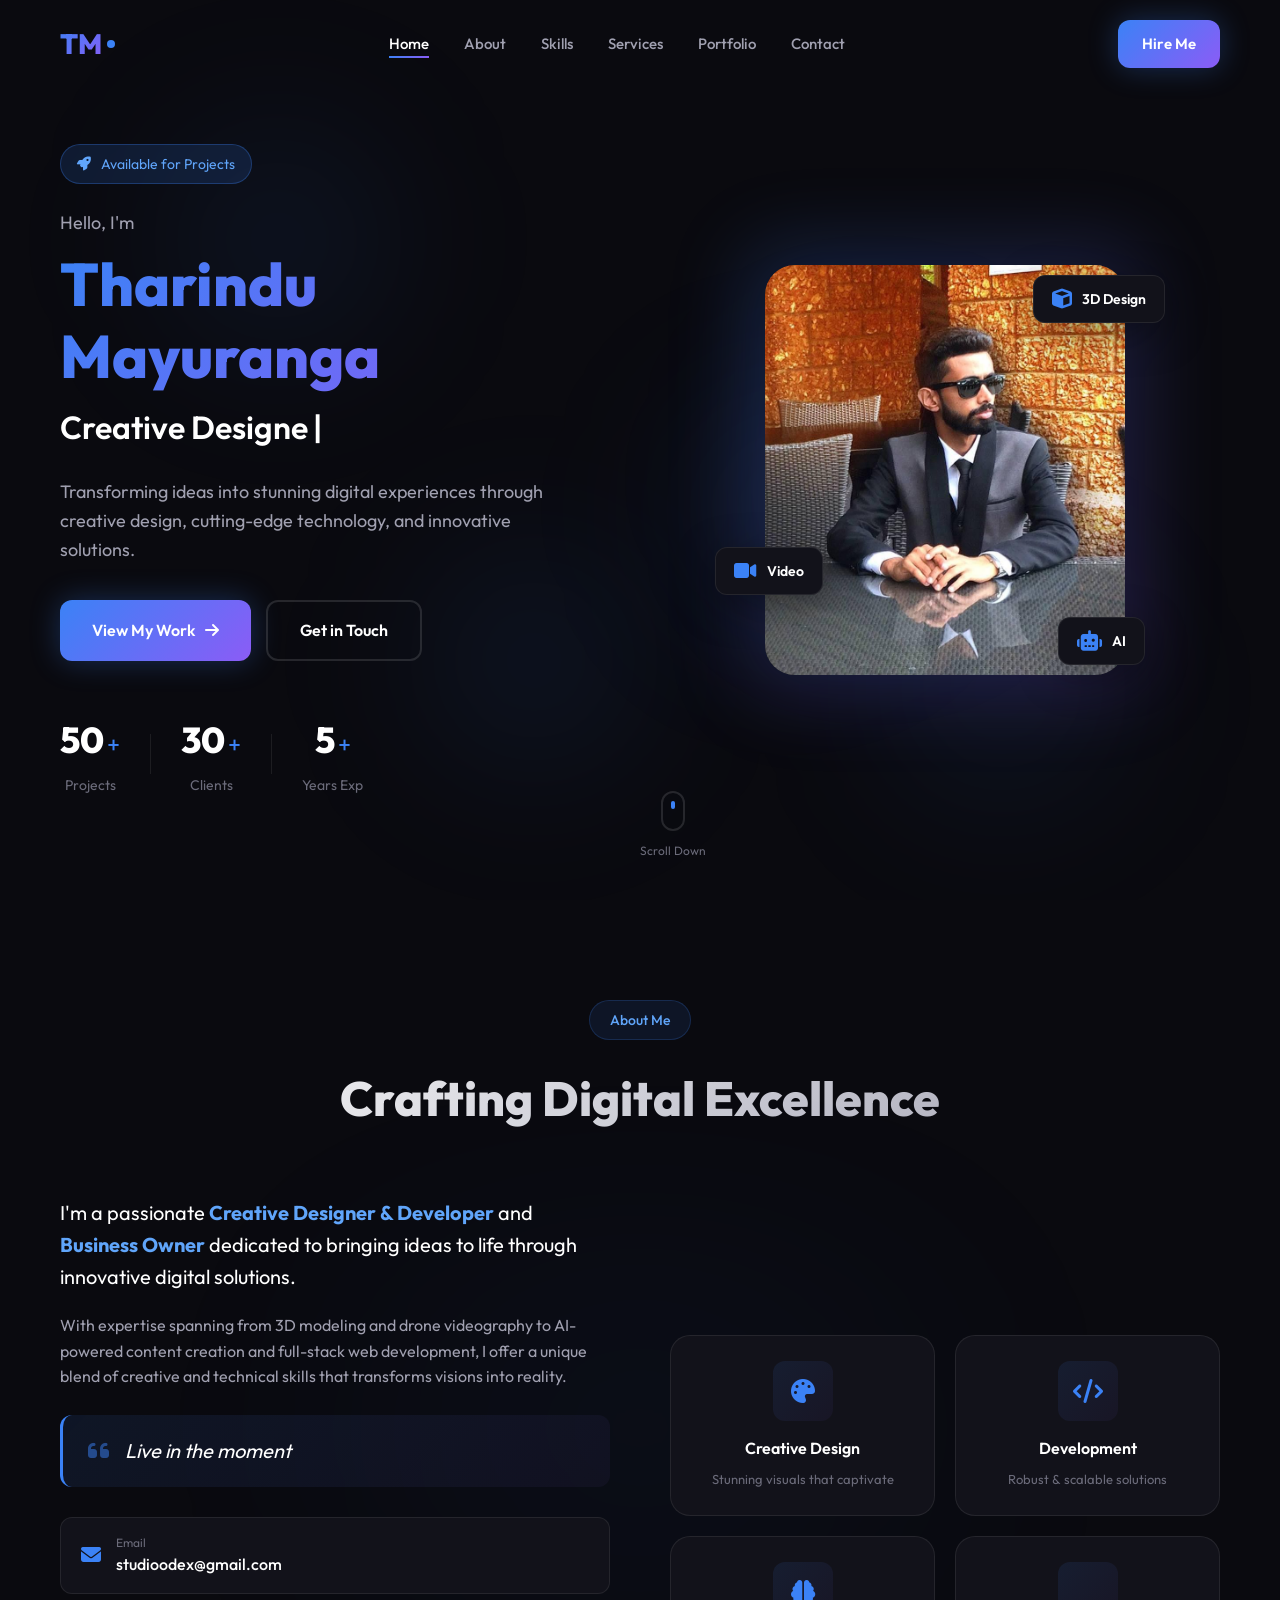
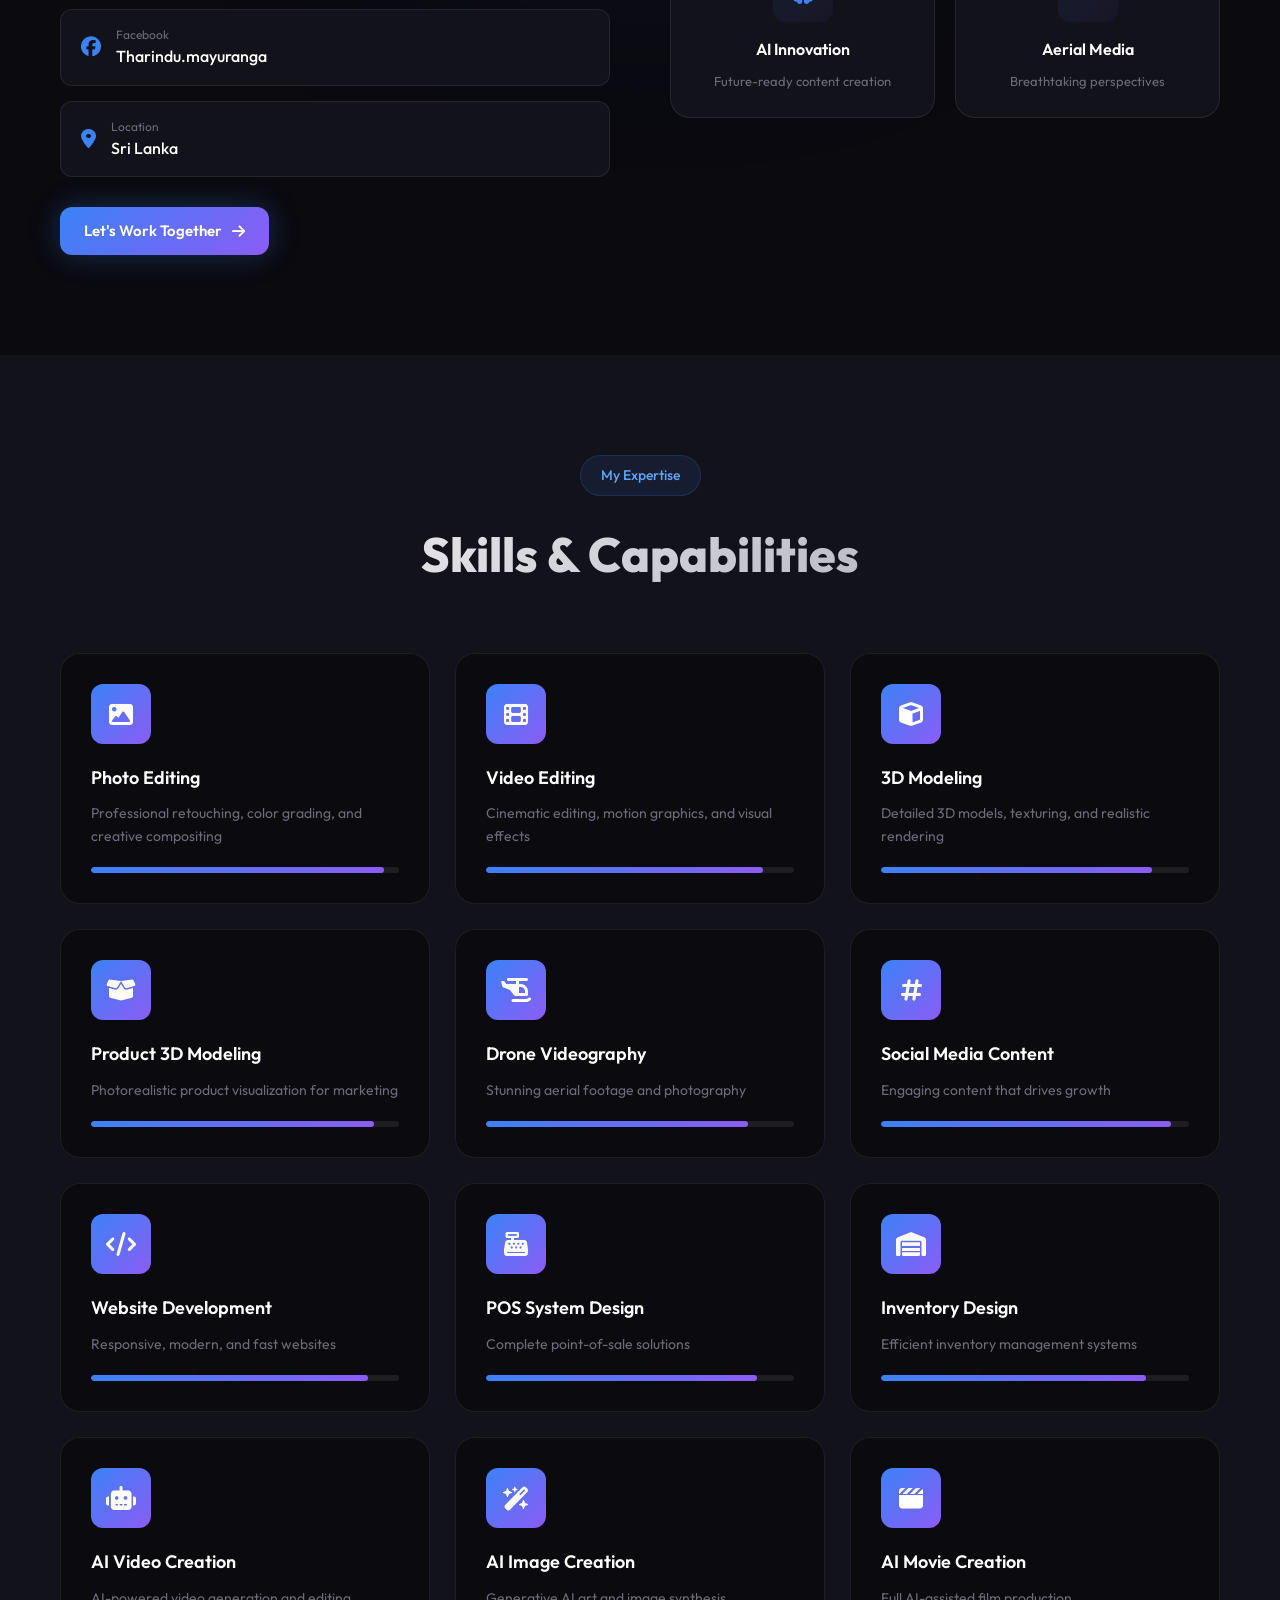
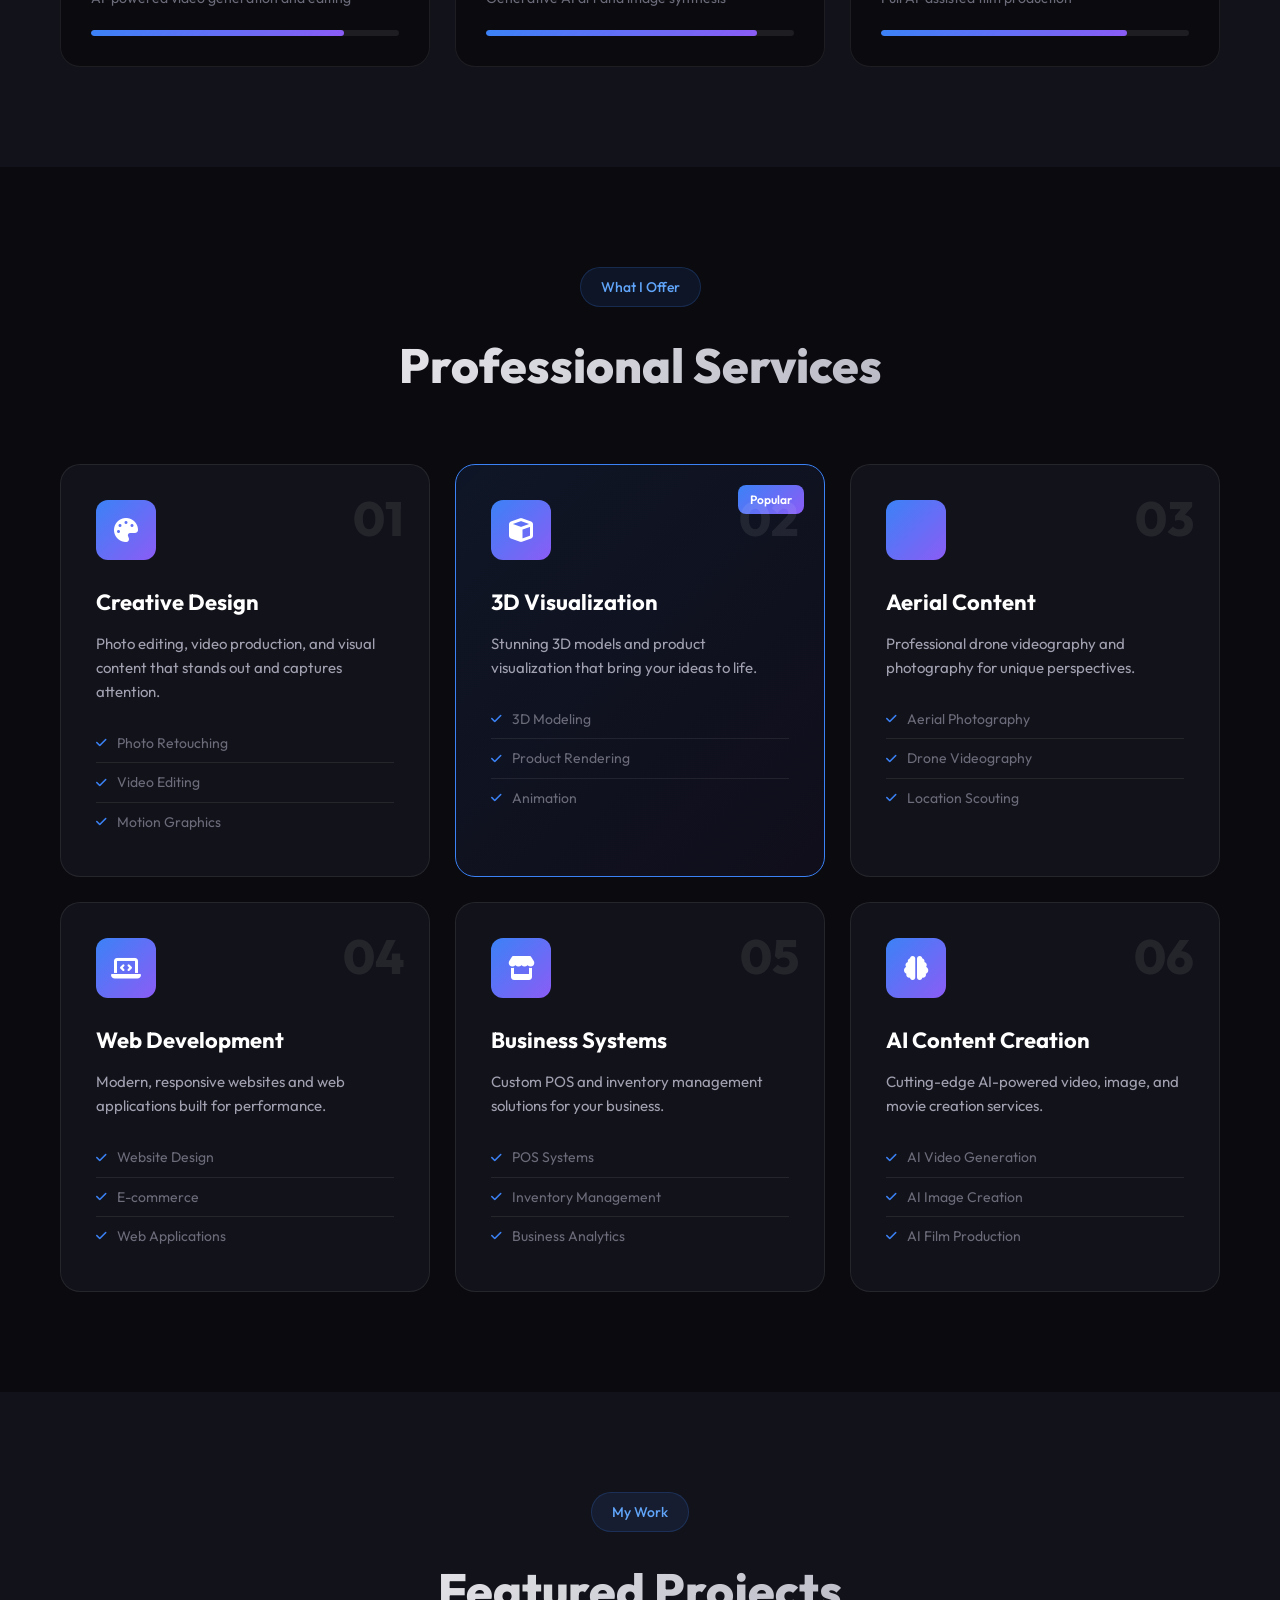
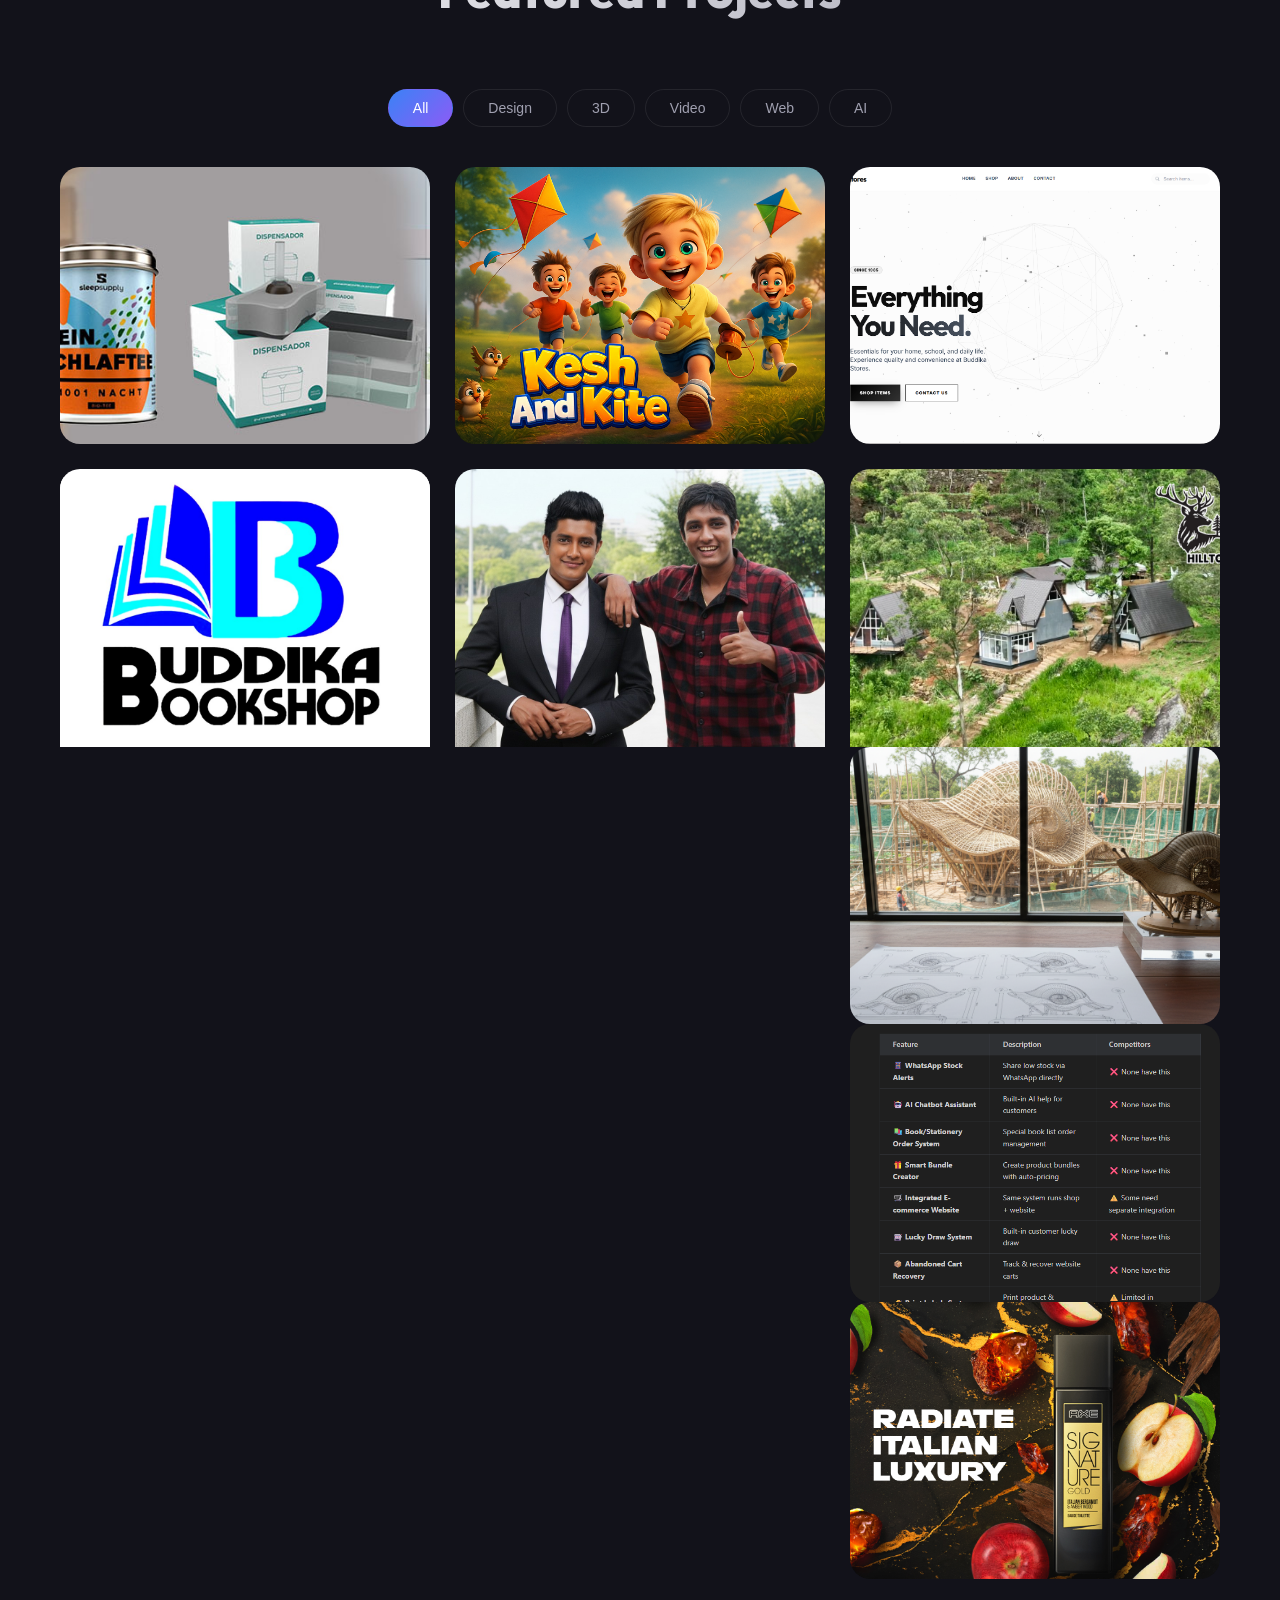
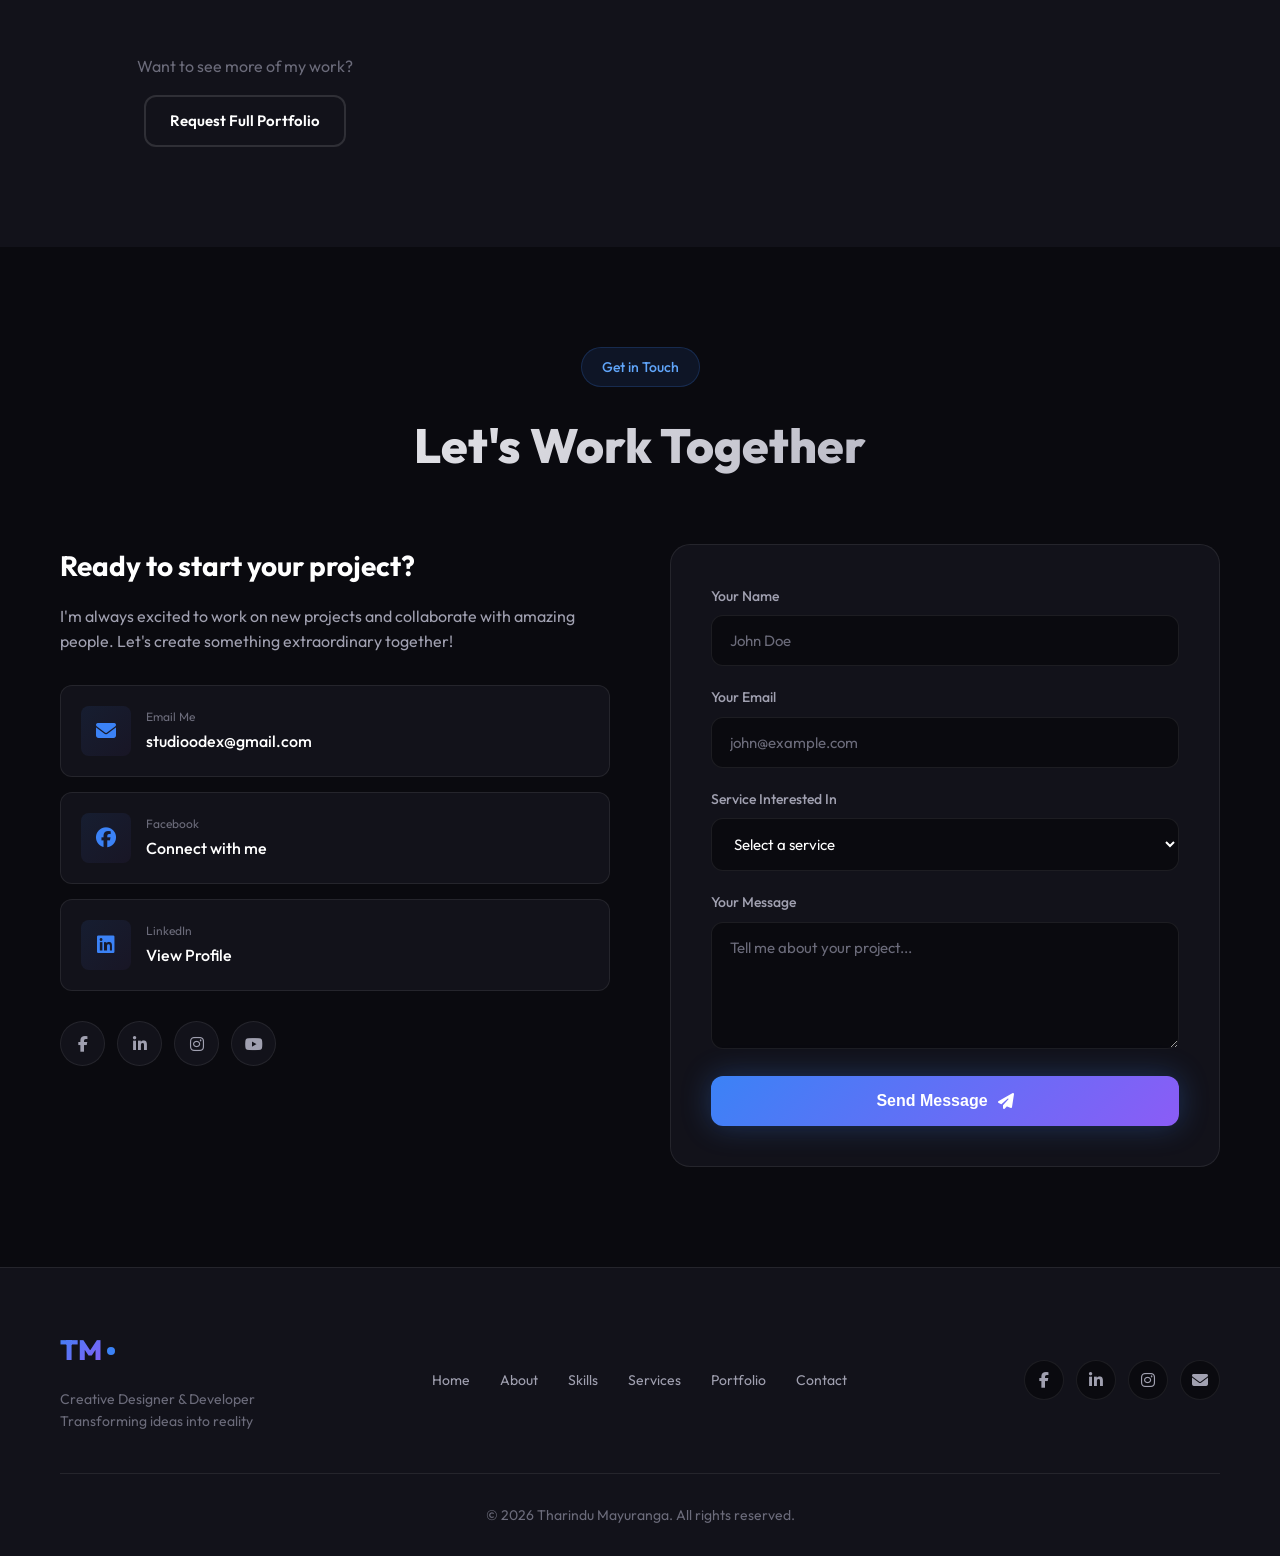
==== commit 7b9f1b3c: "Add files via upload" ====
--- a/linkdin software/index.html
+++ b/linkdin software/index.html
@@ -520,13 +520,48 @@
                             <a href="#" class="portfolio-link"><i class="fas fa-arrow-right"></i></a>
                         </div>
                     </div>
-                </div>
-            </div>
-            <div class="portfolio-cta">
-                <p>Want to see more of my work?</p>
-                <a href="#contact" class="btn btn-outline">Request Full Portfolio</a>
-            </div>
-        </div>
+                    <!-- Photo Editing -->
+                    <div class="portfolio-item" data-category="design">
+                        <div class="portfolio-image">
+                            <img src="photo-edit-1.jpg.png" alt="Photo Editing"
+                                style="width: 100%; height: 100%; object-fit: cover;">
+                            <div class="portfolio-overlay">
+                                <h4>Photo Editing</h4>
+                                <p>Professional Retouching</p>
+                                <a href="#" class="portfolio-link"><i class="fas fa-arrow-right"></i></a>
+                            </div>
+                        </div>
+                    </div>
+                    <!-- POS System -->
+                    <div class="portfolio-item" data-category="web">
+                        <div class="portfolio-image">
+                            <img src="pos-system.jpg.png" alt="POS System"
+                                style="width: 100%; height: 100%; object-fit: cover;">
+                            <div class="portfolio-overlay">
+                                <h4>POS System</h4>
+                                <p>Point of Sale Solution</p>
+                                <a href="#" class="portfolio-link"><i class="fas fa-arrow-right"></i></a>
+                            </div>
+                        </div>
+                    </div>
+                    <!-- Social Media Content -->
+                    <div class="portfolio-item" data-category="design">
+                        <div class="portfolio-image">
+                            <img src="social-media-1.jpg.jpg" alt="Social Media Content"
+                                style="width: 100%; height: 100%; object-fit: cover;">
+                            <div class="portfolio-overlay">
+                                <h4>Social Media Content</h4>
+                                <p>Content Creation</p>
+                                <a href="#" class="portfolio-link"><i class="fas fa-arrow-right"></i></a>
+                            </div>
+                        </div>
+                    </div>
+                </div>
+                <div class="portfolio-cta">
+                    <p>Want to see more of my work?</p>
+                    <a href="#contact" class="btn btn-outline">Request Full Portfolio</a>
+                </div>
+            </div>
     </section>
 
     <!-- Contact Section -->
